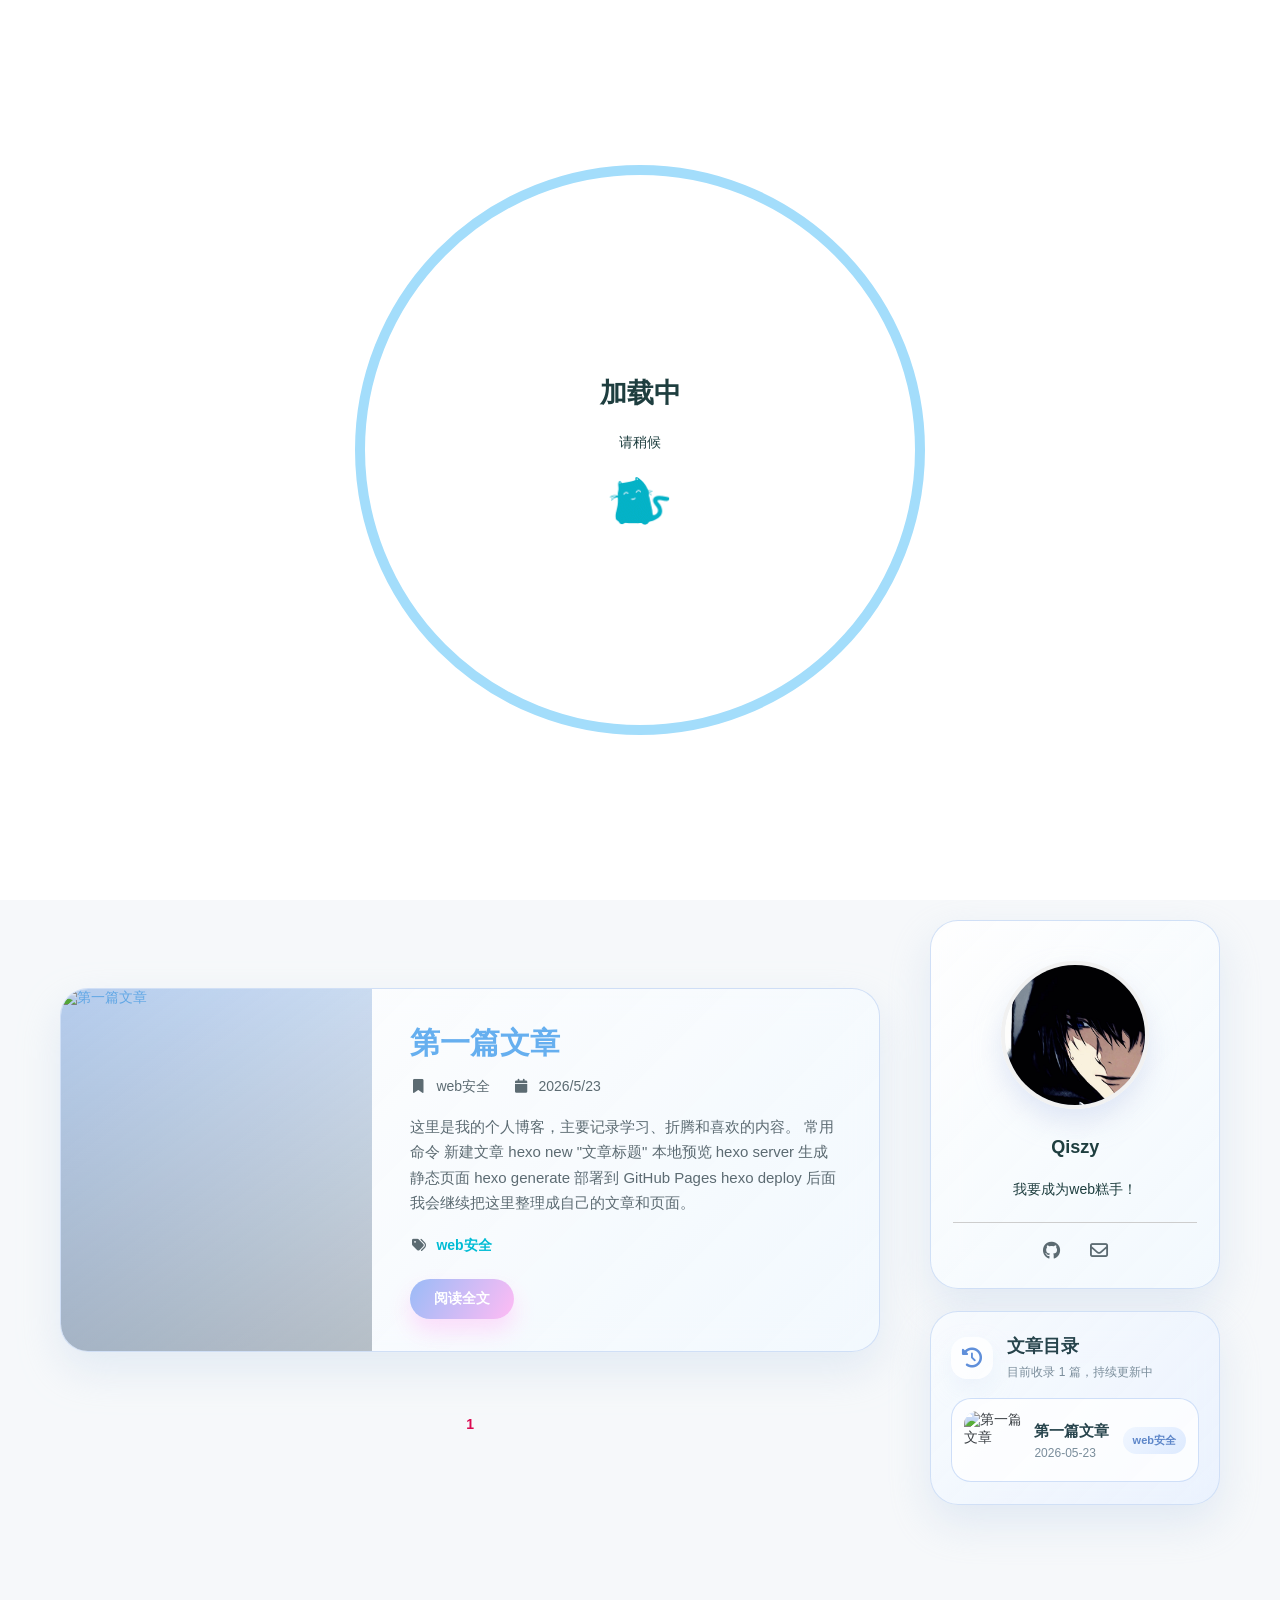
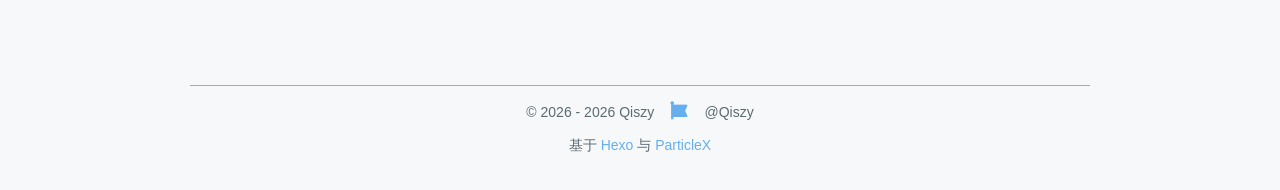
==== index.html @ 8dc1bf87 "Site updated: 2026-05-25 20:05:26" ====
<!DOCTYPE html>
<html lang="zh-CN">
<head>
    <meta charset="utf-8" />
    <title>Qiszy</title>
    <meta name="author" content="Qiszy" />
    <meta name="description" content="道阻且长，行则将至" />
    <meta name="keywords" content="" />
    <meta
        name="viewport"
        content="width=device-width, initial-scale=1.0, maximum-scale=1.0, user-scalable=0"
    />
    <link rel="icon" href="/images/avatar-profile.jpg" />
    <link rel="preconnect" href="https://s4.zstatic.net" />
<script src="https://s4.zstatic.net/ajax/libs/vue/3.3.7/vue.global.prod.min.js"></script>
<link rel="stylesheet" href="https://s4.zstatic.net/ajax/libs/font-awesome/6.4.2/css/all.min.css" />
<link rel="preconnect" href="https://fonts.googleapis.cn" />
<link rel="preconnect" href="https://fonts.gstatic.cn" crossorigin />
<link
    rel="stylesheet"
    href="https://fonts.googleapis.cn/css2?family=Fira+Code:wght@400;500;600;700&family=Lexend:wght@400;500;600;700;800;900&family=Noto+Sans+SC:wght@400;500;600;700;800;900&display=swap"
/>
<script> const mixins = {}; </script>

<script src="https://polyfill.alicdn.com/v3/polyfill.min.js?features=default"></script>


<script src="https://s4.zstatic.net/ajax/libs/highlight.js/11.9.0/highlight.min.js"></script>
<script src="https://s4.zstatic.net/ajax/libs/highlightjs-line-numbers.js/2.8.0/highlightjs-line-numbers.min.js"></script>
<link
    rel="stylesheet"
    href="https://s4.zstatic.net/ajax/libs/highlight.js/11.9.0/styles/github.min.css"
/>
<script src="/js/lib/highlight.js"></script>



<script src="/js/lib/preview.js"></script>





<script src="/js/lib/home.js"></script>


<link rel="stylesheet" href="/css/main.css" />

<meta name="generator" content="Hexo 7.3.0"></head>
<body>
    <div id="layout">
        <transition name="fade">
            <div id="loading" v-show="loading">
                <div id="loading-circle">
                    <h2>加载中</h2>
                    <p>请稍候</p>
                    <img src="/images/loading.gif" />
                </div>
            </div>
        </transition>
        <div id="menu" :class="{ hidden: hiddenMenu, 'menu-color': menuColor}">
    <nav id="desktop-menu">
        <a class="title" href="/">
            <span>QISZY</span>
        </a>
        
        <a href="/">
            <i class="fa-solid fa-house fa-fw"></i>
            <span>&ensp;首页</span>
        </a>
        
        <a href="/archives">
            <i class="fa-solid fa-box-archive fa-fw"></i>
            <span>&ensp;归档</span>
        </a>
        
        <a href="/tags">
            <i class="fa-solid fa-tags fa-fw"></i>
            <span>&ensp;标签</span>
        </a>
        
        <a href="/about">
            <i class="fa-solid fa-id-card fa-fw"></i>
            <span>&ensp;关于</span>
        </a>
        
        <a href="/links">
            <i class="fa-solid fa-link fa-fw"></i>
            <span>&ensp;友链</span>
        </a>
        
    </nav>
    <nav id="mobile-menu">
        <div class="title" @click="showMenuItems = !showMenuItems">
            <i class="fa-solid fa-bars fa-fw"></i>
            <span>&emsp;QISZY</span>
        </div>
        <transition name="slide">
            <div class="items" v-show="showMenuItems">
                
                <a href="/">
                    <div class="item">
                        <div style="min-width: 20px; max-width: 50px; width: 10%">
                            <i class="fa-solid fa-house fa-fw"></i>
                        </div>
                        <div style="min-width: 100px; max-width: 150%; width: 20%">首页</div>
                    </div>
                </a>
                
                <a href="/archives">
                    <div class="item">
                        <div style="min-width: 20px; max-width: 50px; width: 10%">
                            <i class="fa-solid fa-box-archive fa-fw"></i>
                        </div>
                        <div style="min-width: 100px; max-width: 150%; width: 20%">归档</div>
                    </div>
                </a>
                
                <a href="/tags">
                    <div class="item">
                        <div style="min-width: 20px; max-width: 50px; width: 10%">
                            <i class="fa-solid fa-tags fa-fw"></i>
                        </div>
                        <div style="min-width: 100px; max-width: 150%; width: 20%">标签</div>
                    </div>
                </a>
                
                <a href="/about">
                    <div class="item">
                        <div style="min-width: 20px; max-width: 50px; width: 10%">
                            <i class="fa-solid fa-id-card fa-fw"></i>
                        </div>
                        <div style="min-width: 100px; max-width: 150%; width: 20%">关于</div>
                    </div>
                </a>
                
                <a href="/links">
                    <div class="item">
                        <div style="min-width: 20px; max-width: 50px; width: 10%">
                            <i class="fa-solid fa-link fa-fw"></i>
                        </div>
                        <div style="min-width: 100px; max-width: 150%; width: 20%">友链</div>
                    </div>
                </a>
                
            </div>
        </transition>
    </nav>
</div>
<transition name="fade">
    <div id="menu-curtain" @click="showMenuItems = !showMenuItems" v-show="showMenuItems"></div>
</transition>

        <div id="main" :class="loading ? 'into-enter-from': 'into-enter-active'">
            
<div id="home-head">
    <div
        id="home-background"
        ref="homeBackground"
        data-images="/images/banner.png"
    ></div>
    <div id="home-info" @click="homeClick">
        <span class="loop"></span>
        <span class="loop"></span>
        <span class="loop"></span>
        <span class="loop"></span>
        <span class="info">
            <div class="wrap">
                <h1>Qiszy</h1>
                <h3></h3>
                <h5
                    id="home-typed-line"
                    ref="homeTypedLine"
                    data-typewriter-texts="%5B%22%E9%81%93%E9%98%BB%E4%B8%94%E9%95%BF%EF%BC%8C%E8%A1%8C%E5%88%99%E5%B0%86%E8%87%B3%22%5D"
                    data-typewriter-options="%7B%22enable%22%3Atrue%2C%22typeSpeed%22%3A120%2C%22backSpeed%22%3A46%2C%22startDelay%22%3A300%2C%22backDelay%22%3A1400%2C%22loop%22%3Atrue%7D"
                >
                    <span class="typed-text">道阻且长，行则将至</span>
                    <span class="typed-cursor" aria-hidden="true"></span>
                </h5>
            </div>
        </span>
    </div>
</div>
<div
    id="home-posts-wrap"
    ref="homePostsWrap"
    
>
    <div id="home-posts">
        


<article class="post post-card ">
    <a href="/2026/05/23/hello-world/" class="post-cover">
        <img src="/images/banner.png" alt="第一篇文章" />
    </a>
    <div class="post-main">
        <a href="/2026/05/23/hello-world/">
            <h2 class="post-title">第一篇文章</h2>
        </a>
        <div class="category-and-date">
            
            <span class="category">
                <a href="/categories/web%E5%AE%89%E5%85%A8/">
                    <span class="icon">
                        <i class="fa-solid fa-bookmark fa-fw"></i>
                    </span>
                    web安全
                </a>
            </span>
            
            <span class="date">
                <span class="icon">
                    <i class="fa-solid fa-calendar fa-fw"></i>
                </span>
                2026/5/23
            </span>
            
            
        </div>
        <div class="description">
            <div class="content">
                <p>
                    这里是我的个人博客，主要记录学习、折腾和喜欢的内容。 常用命令 新建文章 hexo new &#34;文章标题&#34; 本地预览 hexo server 生成静态页面 hexo generate 部署到 GitHub Pages hexo deploy 后面我会继续把这里整理成自己的文章和页面。
                </p>
            </div>
        </div>
        <div class="post-tags">
            
            <span class="icon">
                <i class="fa-solid fa-tags fa-fw"></i>
            </span>
            
            
            
            <span class="tag">
                
                <a href="/tags/web%E5%AE%89%E5%85%A8/" style="color: #00bcd4">web安全</a>
            </span>
            
        </div>
        <a href="/2026/05/23/hello-world/" class="go-post">阅读全文</a>
    </div>
</article>


        <div class="page-current">
    
    <span class="current">1</span>
    
    
    
    
</div>

    </div>
    
    <div id="home-card">
        
<div class="home-card-stack">
    <div id="card-style">
        <div id="card-div">
            <div class="avatar-stage">
                <div class="avatar">
                    <img src="/images/avatar-profile.jpg" alt="avatar" />
                </div>
            </div>
            <div class="name">Qiszy</div>
            <div class="description">
                <p>我要成为web糕手！</p>

            </div>
            
            <div class="icon-links">
                
                
                
                <span class="icon-link">
                    
                    <a href="https://github.com/qisheng193-ui" target="_blank" rel="noopener">
                    
                        <i class="fa-brands fa-github fa-fw"></i>
                    </a>
                </span>
                
                
                
                <span class="icon-link">
                    
                    <a href="javascript:void(0)" @click.prevent="copyText('1819675014@qq.com')" title="复制邮箱">
                    
                        <i class="fa-regular fa-envelope fa-fw"></i>
                    </a>
                </span>
                
            </div>
            
        </div>
    </div>

    <div class="card-posts-style">
        <div class="card-posts-header">
            <div class="card-posts-title">
                <span class="card-posts-title-icon">
                    <i class="fa-solid fa-clock-rotate-left fa-fw"></i>
                </span>
                <div>
                    <h3>文章目录</h3>
                    <p>目前收录 1 篇，持续更新中</p>
                </div>
            </div>
        </div>

        
        <div class="card-posts-list">
            
            
            <a class="card-post-item" href="/2026/05/23/hello-world/">
                <img class="card-post-cover" src="/images/banner.png" alt="第一篇文章" />
                <span class="card-post-content">
                    <strong>第一篇文章</strong>
                    <small>2026-05-23</small>
                </span>
                <span class="card-post-badge">web安全</span>
            </a>
            
        </div>
        
    </div>
</div>

    </div>
    
</div>

            <footer id="footer">
    <div id="footer-wrap">
        <div>
            &copy;
            2026 - 2026 Qiszy
            <span id="footer-icon">
                <i class="fa-solid fa-font-awesome fa-fw"></i>
            </span>
            &commat;Qiszy
        </div>
        <div>
            基于 <a target="_blank" rel="noopener" href="https://hexo.io">Hexo</a> 与
            <a target="_blank" rel="noopener" href="https://github.com/theme-particlex/hexo-theme-particlex">ParticleX</a>
        </div>
        
    </div>
</footer>

        </div>
        
        <transition name="fade">
            <div id="preview" ref="preview" v-show="previewShow">
                <img id="preview-content" ref="previewContent" />
            </div>
        </transition>
        
    </div>
    <script src="/js/main.js"></script>
    
</body>
</html>
---- css/main.css ----
#archives {
    margin: auto;
    margin-top: 100px;
    padding: 20px;
}
#archives .categories-tags {
    margin: auto;
    margin-bottom: 50px;
    max-width: 900px;
    text-align: center;
    width: 100%;
}
#archives .categories-tags span {
    display: inline-block;
    margin: 10px;
}
#archives .categories-tags span .icon {
    color: #fff;
    margin-left: 0;
    margin-right: 10px;
}
#archives .categories-tags span a {
    border: #ffffff80 1px solid;
    border-radius: 10px;
    color: #fff;
    padding: 10px 15px;
    transition: background 0.25s, border 0.25s, color 0.25s;
}
#archives .categories-tags span a:hover {
    background: #fff !important;
    border: #a5c2f5 1px solid;
    color: #5c6b72;
}
#archives .category,
#archives .tags .tag,
.article .info .category,
.article .info .tags,
.article .info .tags .tag {
    display: inline-block;
    margin-right: 10px;
}
#archives h3 {
    margin: 10px 0;
}
.archive-hub {
    margin: 0 auto 36px;
    max-width: 900px;
}
.archive-hub-copy {
    margin-bottom: 18px;
}
.archive-hub-copy h2 {
    margin: 0 0 8px;
}
.archive-hub-copy p {
    color: #6f8391;
    margin: 0;
}
.archive-category-links {
    margin-bottom: 0 !important;
    text-align: left !important;
}
.archive-category-links span {
    margin: 8px 10px 8px 0 !important;
}
.archive-category-links span a {
    box-shadow: 0 8px 18px #c5d6ee40;
}
.archive-category-links span a:hover {
    color: #fff !important;
    transform: translateY(-2px);
}
#crypto {
    margin: 50px 0;
}
#crypto.failure {
    border-color: #ea4a5a;
    color: #ea4a5a;
}
#crypto.failure:focus {
    box-shadow: 0 0 0 3px #ea4a5a4d;
}
#crypto.success {
    border-color: #34d058;
    color: #34d058;
}
#footer {
    font-size: 14px;
    margin-top: 150px;
    padding-bottom: 20px;
    text-align: center;
    width: 100%;
}
#footer #footer-icon {
    color: #66afef;
    display: inline-block;
    font-size: 18px;
    margin: 0 10px;
}
#footer #footer-wrap {
    border-top: 1px solid #aaa;
    color: #5c6b72;
    margin: auto;
    width: 900px;
}
#footer #footer-wrap div {
    margin: 15px;
}
#home-card {
    align-self: flex-start;
    max-height: none;
    overflow: visible;
    position: sticky;
    top: 10vh;
    width: 300px;
}
#home-card .home-card-stack {
    box-sizing: border-box;
    display: flex;
    flex-direction: column;
    gap: 22px;
    overflow: visible;
    padding-bottom: 10px;
    width: 100%;
}
#home-card #card-style {
    background: linear-gradient(135deg, rgba(255, 255, 255, 0.82) 0%, rgba(241, 248, 255, 0.76) 100%);
    border: 1px solid rgba(205, 221, 246, 0.9);
    box-sizing: border-box;
    border-radius: 28px;
    box-shadow: 0 18px 42px #c5d6eb70;
    -webkit-backdrop-filter: blur(20px);
    backdrop-filter: blur(20px);
    display: flex;
    flex-direction: column;
    justify-content: flex-start;
    overflow: hidden;
    text-align: center;
    transition: background 0.28s ease, border-color 0.28s ease, box-shadow 0.28s ease, transform 0.28s ease;
    width: 100%;
}
#home-card #card-style:hover {
    background: linear-gradient(135deg, rgba(255, 255, 255, 0.92) 0%, rgba(245, 250, 255, 0.88) 100%);
    border-color: #bfd5fb;
    box-shadow: 0 22px 40px #b9cae57a;
    transform: translateY(-6px);
}
#home-card #card-div {
    overflow: visible;
    padding: 30px 0 26px;
}
#home-card #card-div .avatar-stage {
    padding: 10px 0 18px;
    perspective: 1000px;
}
#home-card #card-div .avatar {
    background: linear-gradient(135deg, #ffffff 0%, #dce9ff 100%);
    border: #f1f1f1 solid 4px;
    border-radius: 50%;
    box-shadow:
        0 14px 28px #b8c8e566,
        inset 0 2px 0 #fff;
    height: 140px;
    margin: auto;
    overflow: visible;
    text-align: center;
    transform-style: preserve-3d;
    transition: transform 0.35s ease, box-shadow 0.35s ease;
    width: 140px;
}
#home-card #card-div .avatar::before,
#home-card #card-div .avatar::after {
    border-radius: 50%;
    content: "";
    inset: -10px;
    pointer-events: none;
    position: absolute;
}
#home-card #card-div .avatar::before {
    background: linear-gradient(135deg, rgba(129, 178, 255, 0.26), rgba(255, 164, 215, 0.3));
    filter: blur(12px);
    opacity: 0;
    transform: scale(0.92);
    transition: opacity 0.35s ease, transform 0.35s ease;
}
#home-card #card-div .avatar::after {
    border: 1px solid rgba(133, 181, 255, 0.28);
    inset: -14px;
    opacity: 0;
    transition: opacity 0.35s ease, transform 0.35s ease;
}
#home-card #card-div .avatar img {
    border-radius: 50%;
    height: 100%;
    object-fit: cover;
    transition: transform 0.45s ease, filter 0.45s ease;
    width: 100%;
}
#home-card #card-div .avatar-stage:hover .avatar {
    box-shadow:
        0 22px 40px #adc6ee80,
        inset 0 2px 0 #fff;
    transform: translateY(-6px) rotateX(10deg) rotateY(-10deg);
}
#home-card #card-div .avatar-stage:hover .avatar::before,
#home-card #card-div .avatar-stage:hover .avatar::after {
    opacity: 1;
    transform: scale(1.04);
}
#home-card #card-div .avatar-stage:hover .avatar img {
    filter: saturate(1.08);
    transform: scale(1.08) rotate(-4deg);
}
#home-card #card-div .description {
    margin: 20px auto;
    width: 85%;
}
#home-card #card-div .friend-links .friend-link {
    margin-bottom: 5px;
}
#home-card #card-div .friend-links a {
    border-radius: 5px;
    color: #5c6b72;
    display: block;
    padding: 8px 0;
}
#home-card #card-div .icon-links .icon-link {
    margin: 5px;
}
#home-card #card-div .icon-links a {
    border-radius: 5px;
    color: #5c6b72;
    font-size: 18px;
    padding: 5px;
}
#home-card #card-div .card-directory a:hover,
#home-card #card-div .icon-links a:hover,
#home-card #card-div .friend-links a:hover,
#home-posts .page-current .page-num:hover {
    background: #66afef;
    color: #fff;
}
#home-card #card-div .icon-links,
#home-card #card-div .friend-links,
#home-card #card-div .card-directory {
    border-top: #cdcdcd solid 1px;
    margin: 18px auto 0;
    padding-top: 18px;
    width: 85%;
}
#home-card #card-div .name {
    font-size: 18px;
    font-weight: bold;
    margin: 10px auto 14px;
}
#home-card #card-div .card-directory {
    text-align: left;
}
#home-card #card-div .card-directory-title {
    color: #27444c;
    font-size: 15px;
    font-weight: 700;
    letter-spacing: 0.08em;
    margin-bottom: 14px;
}
#home-card #card-div .card-directory-grid {
    display: grid;
    gap: 10px;
}
#home-card #card-div .card-directory-link {
    align-items: center;
    background: linear-gradient(135deg, #f7fbff 0%, #eef5ff 100%);
    border: 1px solid #d8e6fb;
    border-radius: 18px;
    color: #27444c;
    display: flex;
    gap: 12px;
    padding: 12px 14px;
    transition: background 0.28s ease, border-color 0.28s ease, box-shadow 0.28s ease, transform 0.28s ease;
}
#home-card #card-div .card-directory-link:hover {
    border-color: #bdd3fb;
    box-shadow: 0 12px 24px #bfd0ea52;
    transform: translateY(-3px);
}
#home-card #card-div .card-directory-icon {
    align-items: center;
    background: linear-gradient(135deg, #7cb7ff 0%, #a0c5ff 100%);
    border-radius: 14px;
    color: #fff;
    display: inline-flex;
    flex: 0 0 38px;
    height: 38px;
    justify-content: center;
}
#home-card #card-div .card-directory-body {
    display: flex;
    flex: 1;
    flex-direction: column;
    gap: 2px;
    min-width: 0;
}
#home-card #card-div .card-directory-body strong {
    color: #27444c;
    font-size: 14px;
    line-height: 1.4;
}
#home-card #card-div .card-directory-body small {
    color: #7a8d9b;
    font-size: 12px;
    line-height: 1.5;
}
.card-posts-style {
    background: linear-gradient(135deg, rgba(249, 252, 255, 0.78) 0%, rgba(230, 240, 255, 0.72) 100%);
    border: 1px solid rgba(205, 221, 246, 0.9);
    box-sizing: border-box;
    border-radius: 28px;
    box-shadow: 0 18px 42px #c5d6eb70;
    -webkit-backdrop-filter: blur(20px);
    backdrop-filter: blur(20px);
    overflow: hidden;
    padding: 22px 20px;
    transition: background 0.28s ease, border-color 0.28s ease, box-shadow 0.28s ease, transform 0.28s ease;
    width: 100%;
}
.card-posts-style:hover {
    background: linear-gradient(135deg, rgba(255, 255, 255, 0.88) 0%, rgba(239, 247, 255, 0.82) 100%);
    border-color: #bfd5fb;
    box-shadow: 0 22px 40px #b9cae57a;
    transform: translateY(-6px);
}
.card-posts-header {
    margin-bottom: 16px;
}
.card-posts-title {
    align-items: center;
    display: flex;
    gap: 14px;
}
.card-posts-title-icon {
    align-items: center;
    background: rgba(255, 255, 255, 0.68);
    border-radius: 16px;
    box-shadow: 0 10px 22px #d7e5f65c;
    color: #5f8fda;
    display: inline-flex;
    flex: 0 0 42px;
    font-size: 20px;
    height: 42px;
    justify-content: center;
}
.card-posts-title h3 {
    color: #27444c;
    font-size: 18px;
    margin: 0 0 4px;
}
.card-posts-title p {
    color: #7a8d9b;
    font-size: 12px;
    margin: 0;
}
.card-posts-list {
    display: flex;
    flex-direction: column;
    gap: 12px;
}
.card-post-item {
    align-items: center;
    background: rgba(255, 255, 255, 0.74);
    border: 1px solid rgba(205, 222, 248, 0.95);
    border-radius: 20px;
    color: #3b4045;
    display: flex;
    gap: 12px;
    padding: 12px;
    transition: background 0.28s ease, box-shadow 0.28s ease, transform 0.28s ease;
}
.card-post-item:hover {
    background: rgba(255, 255, 255, 0.94);
    box-shadow: 0 16px 28px #bfd3ee70;
    opacity: 1;
    transform: translateY(-3px);
}
.card-post-cover {
    border-radius: 14px;
    flex: 0 0 58px;
    height: 58px;
    object-fit: cover;
    width: 58px;
}
.card-post-content {
    display: flex;
    flex: 1;
    flex-direction: column;
    gap: 4px;
    min-width: 0;
}
.card-post-content strong {
    color: #27444c;
    display: -webkit-box;
    font-size: 15px;
    line-height: 1.45;
    overflow: hidden;
    -webkit-box-orient: vertical;
    -webkit-line-clamp: 2;
}
.card-post-content small {
    color: #7a8d9b;
    font-size: 12px;
}
.card-post-badge {
    align-self: center;
    background: linear-gradient(135deg, rgba(240, 246, 255, 0.95) 0%, rgba(219, 233, 255, 0.92) 100%);
    border-radius: 999px;
    color: #5d86c9;
    flex-shrink: 0;
    font-size: 11px;
    font-weight: 700;
    padding: 6px 10px;
}
.card-post-empty {
    background: rgba(255, 255, 255, 0.62);
    border: 1px dashed rgba(189, 210, 245, 0.9);
    border-radius: 20px;
    color: #7a8d9b;
    padding: 18px 16px;
}
.card-post-empty p {
    margin: 0;
}
#home-head {
    display: flex;
    height: 100vh;
    width: 100vw;
}
#home-head #home-background {
    background-position: center;
    background-repeat: no-repeat;
    background-size: cover;
    height: 100vh;
    left: 0;
    position: absolute;
    top: 0;
    width: 100vw;
    z-index: -1;
}
#home-head #home-info .info {
    align-items: center;
    border-radius: 50%;
    display: flex;
    justify-content: center;
    text-align: center;
}
#home-head #home-info .loop:nth-child(1) {
    animation: loop1 10s linear infinite;
    background: #fff;
    border-radius: 38% 62% 63% 37%/41% 44% 56% 59%;
    opacity: 0.3;
    transform: rotate(30deg);
}
#home-head #home-info .loop:nth-child(2) {
    animation: loop2 15s linear infinite;
    background: #fff;
    border-radius: 38% 62% 63% 37%/41% 44% 56% 59%;
    opacity: 0.45;
    transform: rotate(60deg);
}
#home-head #home-info .loop:nth-child(3) {
    animation: loop3 10s linear infinite;
    background: #fff;
    border-radius: 38% 62% 63% 37%/41% 44% 56% 59%;
    opacity: 0.3;
    transform: rotate(90deg);
}
#home-head #home-info .loop:nth-child(4) {
    animation: loop4 15s linear infinite;
    background: #fff;
    border-radius: 38% 62% 63% 37%/41% 44% 56% 59%;
    opacity: 0.45;
    transform: rotate(120deg);
}
#home-head #home-info,
#home-posts {
    margin: auto;
}
#home-posts .page-current {
    align-items: center;
    display: flex;
    font-weight: bold;
    justify-content: center;
    margin-top: 50px;
    text-align: center;
    width: 100%;
}
#home-posts .page-current .current {
    border-radius: 5px;
    color: #da0a51;
    display: inline-block;
    height: 35px;
    line-height: 35px;
    margin: 0 7px;
    padding: 5px;
    width: 35px;
}
#home-posts .page-current .page-num,
#home-posts .page-current .page-omit {
    border-radius: 5px;
    display: inline-block;
    height: 35px;
    line-height: 35px;
    margin: 0 7px;
    padding: 5px;
    width: 35px;
}
#home-posts .page-current a {
    color: #999;
}
#home-posts .post {
    align-items: stretch;
    background: linear-gradient(135deg, rgba(255, 255, 255, 0.84) 0%, rgba(241, 248, 255, 0.78) 100%);
    border: 1px solid rgba(205, 221, 246, 0.92);
    border-radius: 28px;
    box-shadow: 0 18px 40px #c5d6eb66;
    -webkit-backdrop-filter: blur(18px);
    backdrop-filter: blur(18px);
    display: flex;
    overflow: hidden;
    transition: background 0.28s ease, border-color 0.28s ease, box-shadow 0.28s ease, transform 0.28s ease;
}
#home-posts .post .category-and-date {
    color: #5c6b72;
    display: flex;
    flex-wrap: wrap;
    gap: 10px 22px;
    margin-top: 14px;
    text-align: left;
    width: auto;
}
#home-posts .post .category-and-date .category {
    display: inline-block;
    margin-right: 0;
}
#home-posts .post .category-and-date .category a,
#archives a,
#archives .tag-icon,
#archives .item-time,
#archives .categories-tags span a:hover .icon,
.article .info a {
    color: #5c6b72;
}
#home-posts .post .category-and-date .date,
#archives .tags,
#menu #desktop-menu a span {
    display: inline-block;
}
#home-posts .post .category-and-date .special {
    display: inline-block;
    margin-left: 0;
}
#home-posts .post .go-post {
    align-self: flex-start;
    background: linear-gradient(120deg, #9abbf7 0%, #ffbbf4 100%);
    border: 0;
    border-radius: 999px;
    box-shadow: 0 12px 22px #ffbbf47a;
    color: #fff;
    display: inline-flex;
    font-size: 14px;
    font-weight: bold;
    justify-content: center;
    margin-top: 22px;
    padding: 11px 24px;
    position: static;
    transition: box-shadow 0.25s ease-out, transform 0.25s ease-out;
}
#home-posts .post .go-post:hover {
    box-shadow: 0 14px 26px #9abbf78a;
    transform: translateX(4px);
}
#home-posts .post .post-tags .tag {
    display: inline-block;
    font-weight: bold;
    margin-right: 10px;
}
#home-posts .post .post-tags a {
    font-size: 14px;
}
#home-posts .post .post-tags,
#archives .info,
.article .info {
    line-height: 1.7;
}
#home-posts .post-title {
    color: #66afef;
    font-size: 30px;
    margin: 0;
    text-align: left;
}
#home-posts .post:hover {
    background: linear-gradient(135deg, rgba(255, 255, 255, 0.94) 0%, rgba(246, 250, 255, 0.9) 100%);
    border-color: #bfd5fb;
    box-shadow: 0 22px 40px #b9cae57a;
    transform: translateY(-6px);
}
#home-posts .post-card-reverse {
    flex-direction: row-reverse;
}
#home-posts .post .post-cover {
    background:
        linear-gradient(145deg, rgba(58, 123, 213, 0.18), rgba(255, 255, 255, 0.02)),
        linear-gradient(135deg, #dbeaff 0%, #f6fbff 100%);
    display: block;
    flex: 0 0 38%;
    min-height: 100%;
    overflow: hidden;
}
#home-posts .post .post-cover::after {
    background: linear-gradient(180deg, rgba(15, 34, 53, 0.05) 0%, rgba(15, 34, 53, 0.28) 100%);
    content: "";
    inset: 0;
    position: absolute;
}
#home-posts .post .post-cover img {
    display: block;
    height: 100%;
    min-height: 100%;
    object-fit: cover;
    transition: transform 0.45s ease;
    width: 100%;
}
#home-posts .post:hover .post-cover img {
    transform: scale(1.06);
}
#home-posts .post .post-main {
    display: flex;
    flex: 1;
    flex-direction: column;
    min-width: 0;
    padding: 34px 38px 32px;
}
#home-posts .post .description {
    flex: 1;
    margin-top: 18px;
    padding: 0;
}
#home-posts .post .description .content {
    color: #5c6b72;
    display: -webkit-box;
    font-size: 15px;
    line-height: 1.85;
    overflow: hidden;
    -webkit-box-orient: vertical;
    -webkit-line-clamp: 4;
}
#home-posts .post .description .content > *:first-child {
    margin-top: 0;
}
#home-posts .post .description .content > *:last-child {
    margin-bottom: 0;
}
#home-posts .post .post-tags {
    margin-top: 18px;
}
#home-posts-wrap {
    background: transparent;
    border-radius: 10px;
    display: flex;
    margin: auto;
    padding: 20px;
}
#home-posts-wrap,
#archives,
.article,
#footer #footer-wrap {
    box-sizing: border-box;
}
#loading {
    align-items: center;
    background: #fff;
    display: flex;
    flex-direction: column;
    height: 100vh;
    justify-content: center;
    left: 0;
    position: fixed;
    top: 0;
    width: 100vw;
    word-break: keep-all;
    z-index: 2147483647;
}
#loading h2,
#loading p,
#loading img {
    margin: 10px;
}
#loading img {
    border-radius: 0;
    height: 50px;
}
#loading-circle {
    align-items: center;
    border: 10px solid #a3ddfb;
    border-radius: 50%;
    display: flex;
    flex-direction: column;
    height: 50vmin;
    justify-content: center;
    padding: 50px;
    text-align: center;
    width: 50vmin;
}
#main {
    margin-right: calc(100% - 100vw);
}
#menu {
    background: #92cafa;
    box-shadow: 0 -1px 10px 0 #9e9e9e4d;
    font-weight: bold;
    line-height: 50px;
    position: fixed;
    top: 0;
    transition: background 0.25s ease-out, top 0.25s ease-out;
    width: 100vw;
    z-index: 1004;
}
#menu #desktop-menu {
    height: 50px;
}
#menu #desktop-menu .title {
    color: #555;
    display: inline-block;
    margin-left: 60px;
    margin-right: 5px;
}
#menu #desktop-menu a {
    color: #555;
    display: inline-block;
    margin-left: 30px;
}
#menu #mobile-menu {
    min-height: 50px;
    text-align: center;
}
#menu #mobile-menu .items {
    padding: 10px 0 20px;
    z-index: 1002;
}
#menu #mobile-menu .items .item {
    display: flex;
    justify-content: center;
    margin: auto;
    min-width: 200px;
    width: 80%;
}
#menu #mobile-menu .items a {
    color: #555;
}
#menu #mobile-menu .title {
    color: #555;
    cursor: pointer;
    z-index: 1003;
}
#menu-curtain {
    background: #0003;
    height: 100%;
    left: 0;
    position: fixed;
    top: 0;
    width: 100%;
    z-index: 1001;
}
#menu.hidden {
    top: -50px;
}
#menu.menu-color {
    background: #0003;
}
#menu.menu-color #desktop-menu a,
#menu.menu-color #mobile-menu a,
#menu.menu-color #mobile-menu .title {
    color: #fff;
}
#preview {
    align-items: center;
    background-color: #fffc;
    display: flex;
    height: 100vh;
    justify-content: center;
    left: 0;
    position: fixed;
    top: 0;
    width: 100vw;
    z-index: 1005;
}
#preview-content {
    box-shadow: 0 0 50px 10px #d9d9d980;
    margin: auto;
    max-height: 95%;
    max-width: 95%;
}
#search-bar {
    margin-bottom: 50px;
    z-index: 1000;
}
#timeline-wrap {
    display: flex;
    flex-direction: column-reverse;
}
* {
    margin: 0;
    padding: 0;
    position: relative;
    scrollbar-color: #8ab5ff #e6efff;
    scrollbar-width: thin;
    word-wrap: break-word;
}
.article {
    font-size: 15px;
    margin: auto;
    margin-top: 100px;
    padding: 20px;
}
.article .content {
    margin: 50px 0;
}
.links-page {
    display: flex;
    flex-direction: column;
    gap: 28px;
}
#links-snow-layer {
    inset: 0;
    overflow: hidden;
    pointer-events: none;
    position: fixed;
    z-index: 1003;
}
.links-snowflake {
    left: 0;
    line-height: 1;
    position: absolute;
    text-shadow:
        0 0 10px rgba(255, 255, 255, 0.9),
        0 0 22px rgba(140, 210, 255, 0.75);
    top: -60px;
    transition-property: transform, opacity;
    transition-timing-function: linear;
    user-select: none;
    will-change: transform, opacity;
}
.links-grid {
    display: grid;
    gap: 22px;
    grid-template-columns: repeat(3, minmax(0, 1fr));
}
.links-grid-compact {
    align-items: stretch;
}
.link-card {
    align-items: center;
    background: linear-gradient(135deg, rgba(249, 252, 255, 0.82) 0%, rgba(233, 242, 255, 0.76) 100%);
    border: 1px solid rgba(205, 221, 246, 0.9);
    border-radius: 26px;
    box-shadow: 0 18px 36px #c5d6eb63;
    -webkit-backdrop-filter: blur(18px);
    backdrop-filter: blur(18px);
    color: #22313a !important;
    display: flex;
    gap: 16px;
    min-height: 132px;
    overflow: hidden;
    padding: 18px 20px;
    transition: background 0.28s, border-color 0.28s, box-shadow 0.28s, transform 0.28s;
    width: 100%;
}
.link-card:hover {
    background: linear-gradient(135deg, rgba(255, 255, 255, 0.9) 0%, rgba(241, 248, 255, 0.86) 100%);
    border-color: #bfd5fb;
    box-shadow: 0 22px 40px #b9cae57a;
    opacity: 1;
    transform: translateY(-6px);
}
.link-card-avatar,
.link-card-icon {
    border-radius: 18px;
    flex-shrink: 0;
    height: 72px;
    width: 72px;
}
.link-card-avatar-shell {
    align-items: center;
    background: linear-gradient(135deg, #f3f8ff 0%, #dbe8ff 100%);
    border-radius: 22px;
    box-shadow: inset 0 1px 0 #fff, 0 10px 22px #c8d8f24a;
    display: flex;
    justify-content: center;
    padding: 6px;
    transition: transform 0.28s ease;
}
.link-card-avatar {
    box-shadow: 0 8px 18px #b9c3d84d;
    object-fit: cover;
}
.link-card-icon {
    align-items: center;
    background: linear-gradient(135deg, #5aa9ff 0%, #8d7dff 100%);
    color: #fff;
    display: flex;
    font-size: 34px;
    justify-content: center;
}
.link-card-body {
    min-width: 0;
    width: 100%;
}
.link-card-body h3 {
    color: #22313a;
    font-size: 19px;
    margin-bottom: 6px;
}
.link-card-site {
    color: #7f8e99;
    display: inline-block;
    font-size: 12px;
    font-weight: 700;
    letter-spacing: 0.03em;
    margin-bottom: 0;
}
.link-card-details {
    margin-top: 8px;
    max-height: 0;
    opacity: 0;
    overflow: hidden;
    transform: translateX(10px);
    transition: max-height 0.28s ease, opacity 0.24s ease, transform 0.24s ease;
}
.link-card-details p {
    color: #5d6d7f;
    font-size: 13px;
    line-height: 1.65;
    margin: 0;
    display: -webkit-box;
    -webkit-box-orient: vertical;
    -webkit-line-clamp: 2;
    overflow: hidden;
}
.link-card:hover .link-card-avatar-shell {
    transform: translateX(-8px);
}
.link-card:hover .link-card-details {
    max-height: 54px;
    opacity: 1;
    transform: translateX(0);
}
.article .info .date {
    color: #5c6b72;
    display: inline-block;
    margin-right: 10px;
}
.code-content {
    font-size: 13px;
    line-height: 2;
    overflow: auto;
    padding: 50px 30px 20px;
    white-space: pre;
}
.comment iframe,
body::-webkit-scrollbar-track {
    border-radius: 0;
}
.content {
    transition: opacity 0.25s;
}
.content img,
.content video,
.content audio,
.content iframe {
    display: block;
    margin: 15px auto;
    max-width: 75%;
}
.copycode {
    color: #5c6b72;
    position: absolute;
    right: 0;
    top: 0;
}
.copycode i {
    padding: 15px;
    position: absolute;
    right: 0;
    top: 0;
    transition: transform 0.25s;
}
.copycode.copied i {
    transform: scale(1.25);
}
.copycode.copied i:first-child,
.copycode:not(.copied) i:last-child {
    opacity: 0;
}
.fade-enter-active,
.fade-leave-active {
    transition: opacity 0.3s;
}
.fade-enter-from,
.fade-leave-to {
    opacity: 0;
}
.hljs-ln-code {
    padding-left: 20px !important;
}
.hljs-ln-numbers {
    border-right: 1px solid #ccc;
    color: #ccc;
    padding-right: 10px !important;
    text-align: right;
    vertical-align: top;
}
.icon {
    color: #5c6b72;
    margin-right: 5px;
}
.input {
    background: #f6f8fa;
    border: 1px solid #d0d7de;
    border-radius: 50px;
    box-sizing: border-box;
    color: #000;
    display: block;
    font-size: 15px;
    height: 50px;
    text-indent: 20px;
    transition: background 0.25s, border 0.25s, box-shadow 0.25s;
    width: 100%;
}
.input:focus {
    background: #fff;
    border-color: #0969da;
    box-shadow: 0 0 0 3px #0969da4d;
    outline: none;
}
.input:hover {
    background: #fff;
}
.into-enter-active {
    transition: opacity 0.5s, transform 0.5s;
}
.into-enter-from {
    opacity: 0;
    transform: scale(1.1);
}
.site-toast {
    background: rgba(30, 62, 63, 0.88);
    border-radius: 999px;
    bottom: 28px;
    color: #fff;
    left: 50%;
    max-width: min(90vw, 360px);
    opacity: 0;
    padding: 10px 16px;
    pointer-events: none;
    position: fixed;
    text-align: center;
    transform: translate(-50%, 18px);
    transition: opacity 0.22s, transform 0.22s;
    z-index: 1006;
}
.site-toast.show {
    opacity: 1;
    transform: translate(-50%, 0);
}
.katex {
    white-space: normal !important;
}
.language {
    background: linear-gradient(to right, #ed6ea0 0%, #ec8c69 100%);
    border-radius: 0 0 10px 10px;
    box-shadow: 1px 1px 0.75rem #ed6ea14d;
    color: #fff;
    font-size: 12px;
    font-weight: bold;
    left: 30px;
    padding: 10px 15px;
    position: absolute;
    top: 0;
}
.page-num,
.icon-link a,
.friend-link a {
    transition: background 0.25s, color 0.25s;
}
.page-num:hover,
.icon-link a:hover,
.friend-link a:hover,
.categories-tags a:hover,
.go-post:hover {
    opacity: 1;
}
.slide-enter-active,
.slide-leave-active {
    transition: margin-top 0.3s, opacity 0.3s;
}
.slide-enter-from,
.slide-leave-to {
    margin-top: -300px;
    opacity: 0;
}
.timeline {
    margin-bottom: 30px;
    transition: margin-top 0.5s, opacity 0.3s, visibility 0.3s;
}
.timeline-content {
    background: linear-gradient(135deg, rgba(255, 255, 255, 0.82) 0%, rgba(241, 248, 255, 0.76) 100%);
    border: 1px solid rgba(205, 221, 246, 0.9);
    border-radius: 18px;
    box-shadow: 0 18px 36px #c5d6eb63;
    -webkit-backdrop-filter: blur(18px);
    backdrop-filter: blur(18px);
    margin-left: 17.5px;
    padding: 28px 34px;
    transition: background 0.28s ease, border-color 0.28s ease, box-shadow 0.28s ease, transform 0.28s ease;
}
.timeline-content:hover {
    background: linear-gradient(135deg, rgba(255, 255, 255, 0.92) 0%, rgba(245, 250, 255, 0.86) 100%);
    border-color: #bfd5fb;
    box-shadow: 0 22px 40px #b9cae57a;
    transform: translateY(-6px);
}
.timeline-tail {
    background: #fff;
    border: 3px solid #a5c2f5;
    border-radius: 50%;
    box-shadow: 0 0 0 6px #edf4ff;
    height: 10px;
    position: absolute;
    width: 10px;
}
#home-head #home-info .info .wrap #home-typed-line {
    align-items: center;
    display: inline-flex;
    flex-wrap: wrap;
    justify-content: center;
    max-width: 18em;
    min-height: 1.6em;
}
#home-head #home-info .info .wrap #home-typed-line .typed-text {
    display: inline;
}
#home-head #home-info .info .wrap #home-typed-line .typed-cursor {
    animation: homeCursorBlink 1s steps(1) infinite;
    background: currentColor;
    border-radius: 999px;
    display: inline-block;
    flex: 0 0 2px;
    height: 1.05em;
    margin-left: 0.25em;
    transform: translateY(1px);
    width: 2px;
}
::-webkit-scrollbar {
    height: 12px;
    width: 12px;
}
::-webkit-scrollbar-thumb {
    background: #8ab5ff
        linear-gradient(
            45deg,
            #fff6 25%,
            transparent 25%,
            transparent 50%,
            #fff6 50%,
            #fff6 75%,
            transparent 75%,
            transparent
        );
    border: 3px solid #e6efff;
    border-radius: 100px;
}
::-webkit-scrollbar-track {
    background: #e6efff;
    border-radius: 100px;
}
::selection {
    background-color: #3392ff2a;
    color: unset;
}
a {
    color: #66afef;
    text-decoration: none;
}
a:hover,
.content .copycode:hover {
    opacity: 0.8;
}
audio,
button,
iframe,
img,
video,
#home-head,
#menu,
.categories-tags a,
.copycode,
.friend-link a,
.go-post,
.hljs-ln-numbers,
.icon-link a,
.katex,
.language,
.page-current {
    user-select: none;
}
b,
strong {
    font-weight: bold;
    line-height: 2.5;
}
blockquote {
    background: #d9e8ff6b;
    border-left: 3px solid #1e3e3f;
    border-radius: 3px;
    margin: 15px 0;
    overflow: auto;
    padding: 0 15px;
}
body {
    background: #f6f8fa;
    color: #1e3e3f;
    font: 500 14px Lexend, "Noto Sans SC", sans-serif;
    overflow-x: hidden;
    width: 100%;
}
code {
    background: #bddcf76b;
    border-radius: 4px;
    line-height: 2.5;
    padding: 4px 8px;
}
h1,
h2,
h3,
h4,
h5,
h6 {
    color: #1e3e3f;
    font-weight: bold;
    margin: 15px 0;
    word-break: keep-all;
}
h1 {
    font-size: 30px;
}
h2 {
    font-size: 27px;
}
h3 {
    font-size: 24px;
}
h4 {
    font-size: 21px;
}
h5 {
    font-size: 18px;
}
h6 {
    font-size: 15px;
}
hr {
    border-style: dashed none none;
    border-width: 1.5px;
}
img,
video,
audio,
iframe {
    border-radius: 10px;
}
mark {
    background: #fff13360;
    border-radius: 4px;
    color: unset;
    line-height: 2.5;
    padding: 4px 8px;
}
p,
ul,
ol {
    line-height: 1.7;
    margin: 15px 0;
}
pre {
    border: 1px solid #ebeef5;
    border-radius: 15px;
    box-shadow: 0 2px 12px 0 #0000001a;
    margin: 25px 0;
    overflow: hidden;
    white-space: normal;
}
pre,
code,
.hljs,
.input,
.language {
    font-family: "Fira Code", "Noto Sans SC", monospace;
}
table:not(.hljs-ln) {
    margin: 15px 0;
}
table:not(.hljs-ln) td:nth-child(even) {
    background: #c7e0fb4d;
}
table:not(.hljs-ln) td:nth-child(odd) {
    background: #d9e8ff4d;
}
table:not(.hljs-ln) th {
    background: #a3ddfb;
}
table:not(.hljs-ln) tr th,
table:not(.hljs-ln) tr td {
    border-radius: 3px;
    padding: 10px 20px;
}
ul li,
ol li {
    margin: 8px 0;
}
@keyframes loop1 {
    from {
        transform: rotate(30deg);
    }
    to {
        transform: rotate(390deg);
    }
}
@keyframes loop2 {
    from {
        transform: rotate(60deg);
    }
    to {
        transform: rotate(420deg);
    }
}
@keyframes loop3 {
    from {
        transform: rotate(90deg);
    }
    to {
        transform: rotate(450deg);
    }
}
@keyframes loop4 {
    from {
        transform: rotate(120deg);
    }
    to {
        transform: rotate(480deg);
    }
}
@keyframes homeCursorBlink {
    0%,
    49% {
        opacity: 1;
    }
    50%,
    100% {
        opacity: 0;
    }
}
@media (min-width: 900px) {
    #home-head #home-info .info .wrap {
        padding: 25px;
    }
    #home-head #home-info .info .wrap h1 {
        font-size: 52px;
        font-weight: bold;
        margin-bottom: 10px;
    }
    #home-head #home-info .info .wrap h3 {
        font-size: 24px;
        margin: 10px 0;
    }
    #home-head #home-info .info .wrap h5 {
        font-size: 16px;
        margin: 20px 0;
    }
    #home-head #home-info .info .wrap #home-typed-line {
        max-width: 20em;
    }
    #home-head #home-info .loop {
        display: inline-block;
        height: 500px;
        position: absolute;
        width: 500px;
    }
    #home-head #home-info,
    #home-head #home-info .info {
        height: 500px;
        width: 500px;
    }
    #home-posts {
        margin-right: 50px;
        width: 850px;
    }
    #home-posts .post {
        margin-bottom: 28px;
        min-height: 290px;
    }
    #home-posts-wrap {
        max-width: 1200px;
    }
    #menu #desktop-menu {
        display: block;
    }
    #menu #mobile-menu {
        display: none;
    }
    .article,
    #archives,
    #footer #footer-wrap {
        width: 900px;
    }
    .home-posts-wrap-no-card #home-posts {
        margin: auto;
    }
    ul,
    ol {
        padding-left: 40px;
    }
}
@media (min-width: 900px) and (max-width: 1200px) {
    #home-card {
        display: none;
    }
    #home-posts {
        width: 100%;
    }
    #home-posts-wrap,
    #archives {
        width: 800px;
    }
    .links-grid {
        grid-template-columns: repeat(2, minmax(0, 1fr));
    }
}
@media (max-width: 900px) {
    #home-head #home-info {
        height: 350px;
        width: 350px;
    }
    #home-head #home-info .info {
        align-items: center;
        background: #ffffffa6;
        display: flex;
        height: 350px;
        justify-content: center;
        margin: auto;
        width: 350px;
    }
    #home-head #home-info .info .wrap {
        padding: 50px;
    }
    #home-head #home-info .info .wrap h1 {
        font-size: 46px;
        margin-bottom: 10px;
    }
    #home-head #home-info .info .wrap h3 {
        font-size: 20px;
        margin: 10px 0;
    }
    #home-head #home-info .info .wrap h5 {
        font-size: 14px;
        margin: 20px 0;
    }
    #home-head #home-info .loop {
        display: none;
        height: 350px;
        position: absolute;
        width: 350px;
    }
    #home-posts {
        margin: auto;
        width: 100%;
    }
    #home-posts .post {
        flex-direction: column;
        margin-bottom: 30px;
        min-height: 0;
    }
    #home-posts .post-card-reverse {
        flex-direction: column;
    }
    #home-posts .post .post-cover {
        flex-basis: auto;
        height: 220px;
    }
    #home-posts .post .post-main {
        padding: 24px 22px 24px;
    }
    #home-posts .post .post-title {
        font-size: 24px;
    }
    #home-posts .post .description .content {
        -webkit-line-clamp: 5;
    }
    #home-posts .post .post-tags {
        margin-top: 16px;
    }
    #home-posts-wrap,
    .article,
    #archives,
    #footer #footer-wrap {
        width: 100%;
    }
    #menu #desktop-menu,
    #home-card {
        display: none;
    }
    #menu #mobile-menu {
        display: block;
    }
    .links-grid {
        grid-template-columns: 1fr;
    }
    .link-card {
        min-height: 0;
        padding: 16px 18px;
    }
    .link-card-avatar-shell {
        padding: 5px;
    }
    .link-card-body h3 {
        font-size: 18px;
    }
    .link-card-avatar,
    .link-card-icon {
        height: 64px;
        width: 64px;
    }
    .link-card-details {
        max-height: 54px;
        opacity: 1;
        transform: none;
    }
    #home-head #home-info .info .wrap #home-typed-line {
        max-width: 14em;
    }
    ul,
    ol {
        padding-left: 20px;
    }
}
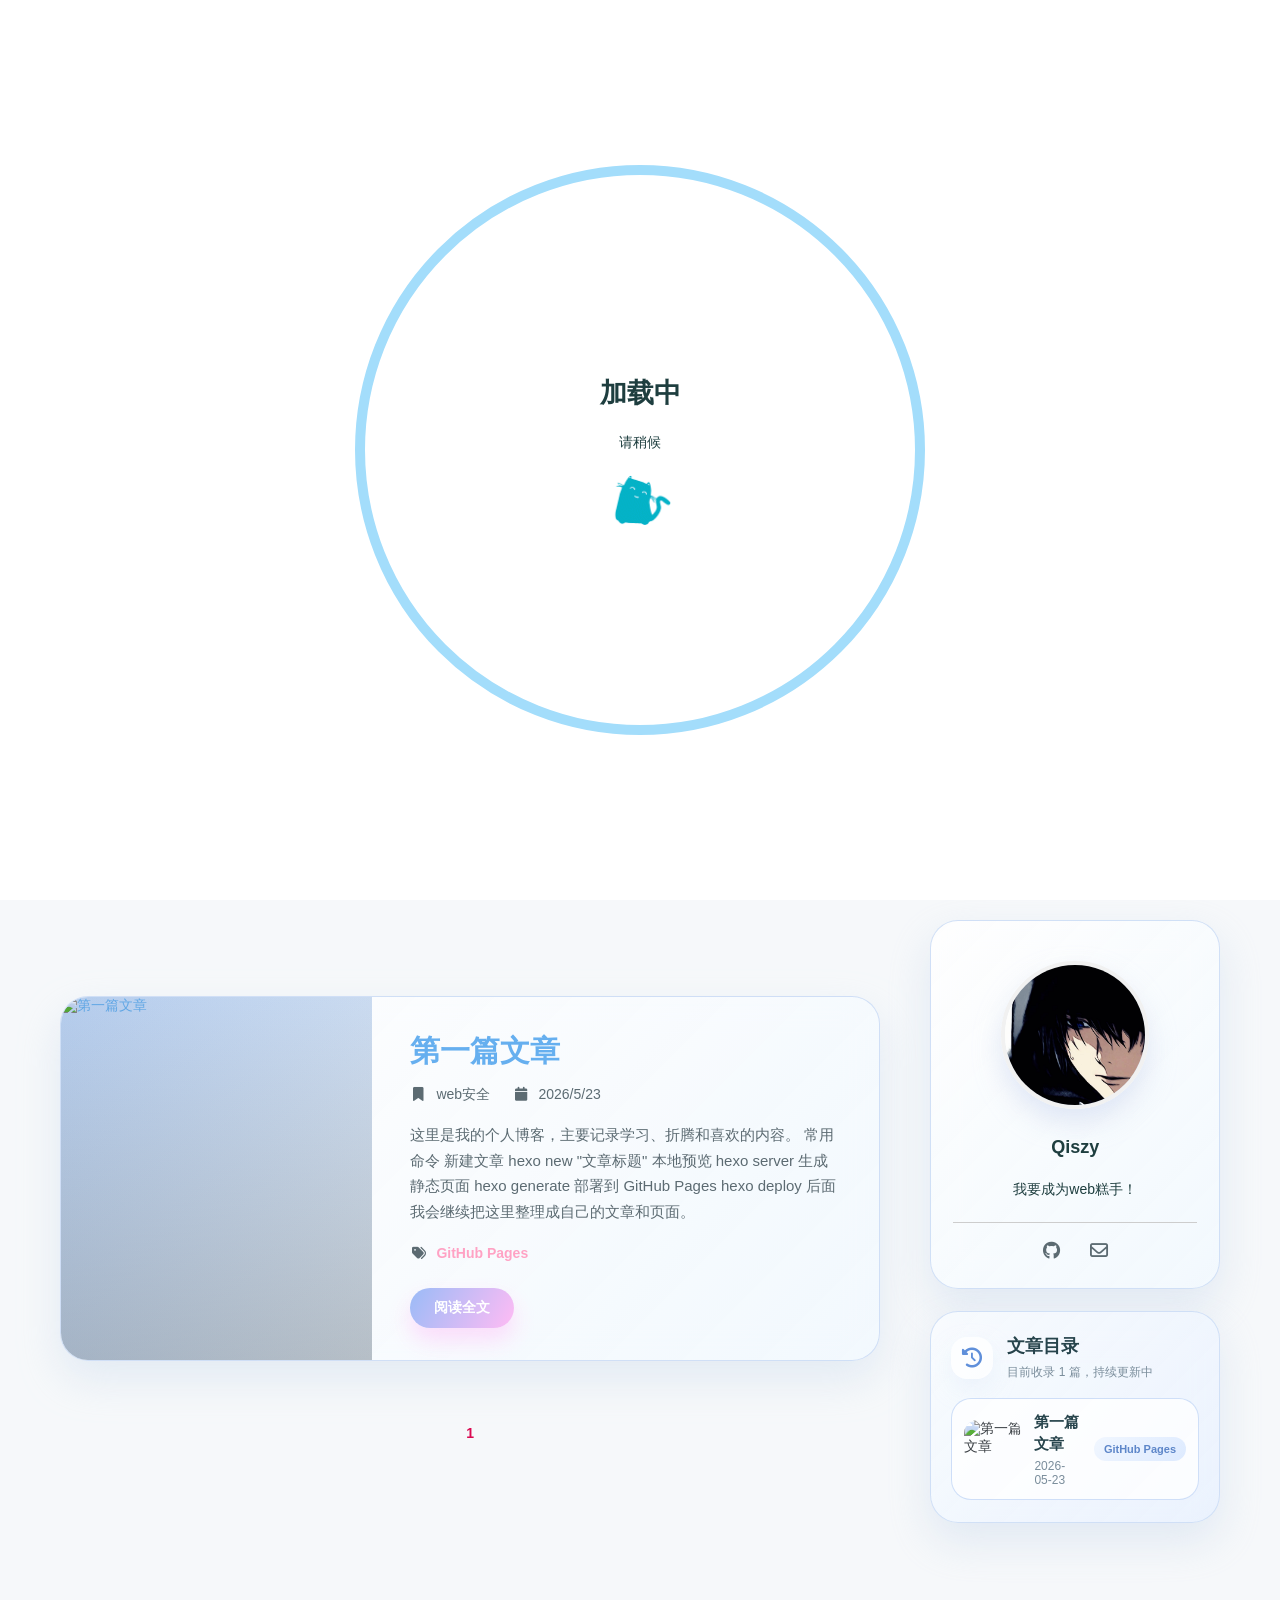
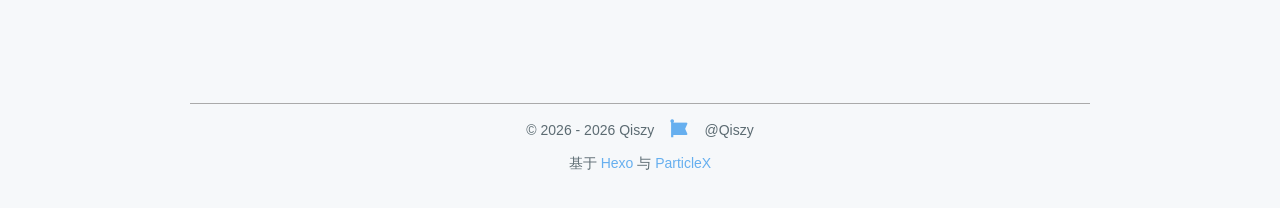
==== commit 7e735d38: "Site updated: 2026-05-26 19:27:14" ====
--- a/index.html
+++ b/index.html
@@ -236,7 +236,7 @@
             
             <span class="tag">
                 
-                <a href="/tags/web%E5%AE%89%E5%85%A8/" style="color: #00bcd4">web安全</a>
+                <a href="/tags/GitHub-Pages/" style="color: #ffa2c4">GitHub Pages</a>
             </span>
             
         </div>
@@ -322,7 +322,7 @@
                     <strong>第一篇文章</strong>
                     <small>2026-05-23</small>
                 </span>
-                <span class="card-post-badge">web安全</span>
+                <span class="card-post-badge">GitHub Pages</span>
             </a>
             
         </div>
--- a/css/main.css
+++ b/css/main.css
@@ -39,6 +39,68 @@
     display: inline-block;
     margin-right: 10px;
 }
+.site-tag-list {
+    align-items: center;
+    display: flex;
+    flex-wrap: wrap;
+    gap: 10px 12px;
+}
+.site-tag-chip {
+    align-items: center;
+    background: linear-gradient(135deg, #16bdd6 0%, #17b6d5 100%);
+    border: 1px solid rgba(129, 243, 255, 0.42);
+    border-radius: 14px;
+    box-shadow: 0 10px 22px rgba(39, 188, 214, 0.18);
+    color: #fff !important;
+    display: inline-flex;
+    font-size: 14px;
+    font-weight: 700;
+    gap: 8px;
+    line-height: 1;
+    padding: 10px 16px;
+    transition: box-shadow 0.26s ease, transform 0.26s ease, filter 0.26s ease;
+}
+.site-tag-chip i,
+.site-tag-chip .icon {
+    color: inherit !important;
+    margin: 0;
+}
+.site-tag-chip:hover {
+    box-shadow: 0 14px 28px rgba(33, 186, 212, 0.24);
+    color: #fff !important;
+    filter: brightness(1.03);
+    opacity: 1;
+    transform: translateY(-3px);
+}
+.site-tag-chip-compact {
+    border-radius: 999px;
+    font-size: 12px;
+    gap: 6px;
+    padding: 8px 12px;
+}
+.site-tag-chip-ghost {
+    background: linear-gradient(135deg, rgba(22, 189, 214, 0.12) 0%, rgba(23, 182, 213, 0.18) 100%);
+    border-color: rgba(74, 203, 225, 0.24);
+    box-shadow: none;
+    color: #1eaec6 !important;
+}
+.site-tag-chip-ghost:hover {
+    box-shadow: 0 12px 24px rgba(33, 186, 212, 0.14);
+    color: #0fa6c0 !important;
+}
+.site-tag-chip-count {
+    align-items: center;
+    background: rgba(255, 255, 255, 0.24);
+    border-radius: 999px;
+    display: inline-flex;
+    font-size: 11px;
+    font-style: normal;
+    font-weight: 800;
+    height: 22px;
+    justify-content: center;
+    min-width: 22px;
+    padding: 0 7px;
+}
 #archives h3 {
     margin: 10px 0;
 }
@@ -69,6 +131,188 @@
 .archive-category-links span a:hover {
     color: #fff !important;
     transform: translateY(-2px);
+}
+.tags-page {
+    display: flex;
+    flex-direction: column;
+    gap: 26px;
+}
+.tag-page-hero {
+    align-items: center;
+    background: linear-gradient(135deg, rgba(255, 255, 255, 0.8) 0%, rgba(240, 247, 255, 0.74) 100%);
+    border: 1px solid rgba(205, 221, 246, 0.9);
+    border-radius: 26px;
+    box-shadow: 0 18px 36px #c5d6eb63;
+    -webkit-backdrop-filter: blur(18px);
+    backdrop-filter: blur(18px);
+    display: flex;
+    gap: 20px;
+    justify-content: space-between;
+    padding: 28px 30px;
+}
+.tag-page-copy h2 {
+    margin: 0 0 10px;
+}
+.tag-page-copy p {
+    color: #738694;
+    margin: 0;
+}
+.tag-page-highlight {
+    align-items: center;
+    background: linear-gradient(135deg, #19bfd7 0%, #18b5d5 100%);
+    border-radius: 16px;
+    box-shadow: 0 14px 28px rgba(33, 186, 212, 0.2);
+    color: #fff;
+    display: inline-flex;
+    font-size: 15px;
+    font-weight: 700;
+    gap: 10px;
+    padding: 14px 18px;
+}
+.tag-cloud-grid {
+    display: grid;
+    gap: 18px;
+    grid-template-columns: repeat(auto-fit, minmax(220px, 1fr));
+}
+.tag-cloud-card {
+    background: linear-gradient(135deg, rgba(255, 255, 255, 0.76) 0%, rgba(241, 248, 255, 0.72) 100%);
+    border: 1px solid rgba(205, 221, 246, 0.9);
+    border-radius: 22px;
+    box-shadow: 0 16px 30px #c5d6eb5c;
+    color: #27444c !important;
+    display: block;
+    padding: 20px 22px;
+    transition: background 0.28s ease, border-color 0.28s ease, box-shadow 0.28s ease, transform 0.28s ease;
+}
+.tag-cloud-card:hover,
+.tag-cloud-card.is-active {
+    background: linear-gradient(135deg, rgba(26, 191, 215, 0.96) 0%, rgba(23, 181, 213, 0.94) 100%);
+    border-color: rgba(129, 243, 255, 0.4);
+    box-shadow: 0 20px 34px rgba(33, 186, 212, 0.24);
+    color: #fff !important;
+    opacity: 1;
+    transform: translateY(-4px);
+}
+.tag-cloud-card-head {
+    align-items: center;
+    display: flex;
+    gap: 12px;
+    margin-bottom: 10px;
+}
+.tag-cloud-icon {
+    align-items: center;
+    background: rgba(255, 255, 255, 0.82);
+    border-radius: 14px;
+    color: #14afc9;
+    display: inline-flex;
+    flex: 0 0 40px;
+    height: 40px;
+    justify-content: center;
+}
+.tag-cloud-card strong {
+    font-size: 20px;
+    line-height: 1.3;
+}
+.tag-cloud-card small {
+    color: #738694;
+    display: block;
+    font-size: 13px;
+}
+.tag-cloud-card:hover small,
+.tag-cloud-card.is-active small {
+    color: rgba(255, 255, 255, 0.92);
+}
+.tag-page-section-head h3 {
+    margin-bottom: 8px;
+}
+.tag-page-section-head p {
+    color: #738694;
+    margin: 0;
+}
+.tag-related-grid {
+    display: grid;
+    gap: 22px;
+}
+.tag-related-card {
+    background: linear-gradient(135deg, rgba(255, 255, 255, 0.8) 0%, rgba(241, 248, 255, 0.74) 100%);
+    border: 1px solid rgba(205, 221, 246, 0.9);
+    border-radius: 26px;
+    box-shadow: 0 18px 36px #c5d6eb63;
+    color: #27444c !important;
+    display: grid;
+    gap: 0;
+    grid-template-columns: minmax(220px, 280px) minmax(0, 1fr);
+    overflow: hidden;
+    transition: background 0.28s ease, border-color 0.28s ease, box-shadow 0.28s ease, transform 0.28s ease;
+}
+.tag-related-card:hover {
+    background: linear-gradient(135deg, rgba(255, 255, 255, 0.92) 0%, rgba(246, 250, 255, 0.86) 100%);
+    border-color: #bfd5fb;
+    box-shadow: 0 22px 40px #b9cae57a;
+    opacity: 1;
+    transform: translateY(-6px);
+}
+.tag-related-cover {
+    display: block;
+    height: 100%;
+    min-height: 240px;
+    object-fit: cover;
+    transition: transform 0.42s ease;
+    width: 100%;
+}
+.tag-related-card:hover .tag-related-cover {
+    transform: scale(1.05);
+}
+.tag-related-body {
+    display: flex;
+    flex-direction: column;
+    gap: 16px;
+    padding: 28px 30px;
+}
+.tag-related-meta {
+    color: #738694;
+    display: flex;
+    flex-wrap: wrap;
+    gap: 10px 20px;
+}
+.tag-related-meta span {
+    align-items: center;
+    display: inline-flex;
+    gap: 6px;
+}
+.tag-related-body h3 {
+    color: #66afef;
+    font-size: 30px;
+    margin: 0;
+}
+.tag-related-body p {
+    color: #5c6b72;
+    font-size: 15px;
+    line-height: 1.9;
+    margin: 0;
+}
+.tag-page-inline {
+    align-items: center;
+    background: linear-gradient(135deg, rgba(25, 191, 215, 0.94) 0%, rgba(23, 181, 213, 0.92) 100%);
+    border-radius: 14px;
+    box-shadow: 0 12px 24px rgba(33, 186, 212, 0.18);
+    color: #fff;
+    display: inline-flex;
+    font-size: 14px;
+    font-weight: 700;
+    gap: 8px;
+    padding: 10px 16px;
+    width: fit-content;
+}
+.tag-page-empty {
+    background: linear-gradient(135deg, rgba(255, 255, 255, 0.76) 0%, rgba(241, 248, 255, 0.72) 100%);
+    border: 1px dashed rgba(190, 212, 245, 0.94);
+    border-radius: 24px;
+    color: #738694;
+    padding: 22px 24px;
+}
+.tag-page-empty p {
+    margin: 0;
 }
 #crypto {
     margin: 50px 0;
@@ -1069,6 +1313,52 @@
 .site-toast.show {
     opacity: 1;
     transform: translate(-50%, 0);
+}
+.site-click-ripple {
+    animation: siteClickRipple 0.72s cubic-bezier(0.2, 0.72, 0.24, 1) forwards;
+    background: radial-gradient(
+        circle,
+        rgba(255, 255, 255, 0.44) 0%,
+        rgba(225, 239, 255, 0.22) 24%,
+        rgba(174, 210, 255, 0.08) 48%,
+        rgba(174, 210, 255, 0) 72%
+    );
+    border: 1px solid rgba(196, 223, 255, 0.44);
+    border-radius: 50%;
+    box-shadow:
+        0 0 0 0 rgba(187, 217, 255, 0.18),
+        0 0 16px rgba(194, 223, 255, 0.14);
+    height: 22px;
+    left: 0;
+    pointer-events: none;
+    position: fixed;
+    top: 0;
+    transform: translate(-50%, -50%) scale(0.12);
+    width: 22px;
+    z-index: 1006;
+}
+.site-click-ripple::before,
+.site-click-ripple::after {
+    border-radius: 50%;
+    content: "";
+    inset: 50%;
+    pointer-events: none;
+    position: absolute;
+    transform: translate(-50%, -50%);
+}
+.site-click-ripple::before {
+    animation: siteClickRippleGlow 0.72s ease-out forwards;
+    background: radial-gradient(circle, rgba(255, 255, 255, 0.88) 0%, rgba(225, 239, 255, 0.5) 58%, rgba(225, 239, 255, 0) 100%);
+    box-shadow: 0 0 10px rgba(214, 233, 255, 0.32);
+    height: 10px;
+    width: 10px;
+}
+.site-click-ripple::after {
+    animation: siteClickRippleRing 0.72s cubic-bezier(0.2, 0.72, 0.24, 1) forwards;
+    border: 1.5px solid rgba(196, 222, 255, 0.52);
+    box-shadow: 0 0 10px rgba(191, 220, 255, 0.14);
+    height: 14px;
+    width: 14px;
 }
 .katex {
     white-space: normal !important;
@@ -1367,6 +1657,43 @@
         opacity: 0;
     }
 }
+@keyframes siteClickRipple {
+    0% {
+        opacity: 0;
+        transform: translate(-50%, -50%) scale(0.12);
+    }
+    14% {
+        opacity: 0.72;
+    }
+    100% {
+        opacity: 0;
+        transform: translate(-50%, -50%) scale(5.6);
+    }
+}
+@keyframes siteClickRippleGlow {
+    0% {
+        opacity: 0.72;
+        transform: translate(-50%, -50%) scale(0.5);
+    }
+    40% {
+        opacity: 0.22;
+        transform: translate(-50%, -50%) scale(1.25);
+    }
+    100% {
+        opacity: 0;
+        transform: translate(-50%, -50%) scale(1.7);
+    }
+}
+@keyframes siteClickRippleRing {
+    0% {
+        opacity: 0.5;
+        transform: translate(-50%, -50%) scale(0.45);
+    }
+    100% {
+        opacity: 0;
+        transform: translate(-50%, -50%) scale(5.9);
+    }
+}
 @media (min-width: 900px) {
     #home-head #home-info .info .wrap {
         padding: 25px;
@@ -1441,6 +1768,12 @@
     }
     .links-grid {
         grid-template-columns: repeat(2, minmax(0, 1fr));
+    }
+    .tag-related-card {
+        grid-template-columns: 1fr;
+    }
+    .tag-related-cover {
+        min-height: 220px;
     }
 }
 @media (max-width: 900px) {
@@ -1522,6 +1855,27 @@
     .links-grid {
         grid-template-columns: 1fr;
     }
+    .tag-page-hero {
+        align-items: flex-start;
+        flex-direction: column;
+        padding: 22px 20px;
+    }
+    .tag-cloud-grid,
+    .tag-related-grid {
+        gap: 16px;
+    }
+    .tag-related-card {
+        grid-template-columns: 1fr;
+    }
+    .tag-related-cover {
+        min-height: 210px;
+    }
+    .tag-related-body {
+        padding: 22px 20px;
+    }
+    .tag-related-body h3 {
+        font-size: 24px;
+    }
     .link-card {
         min-height: 0;
         padding: 16px 18px;
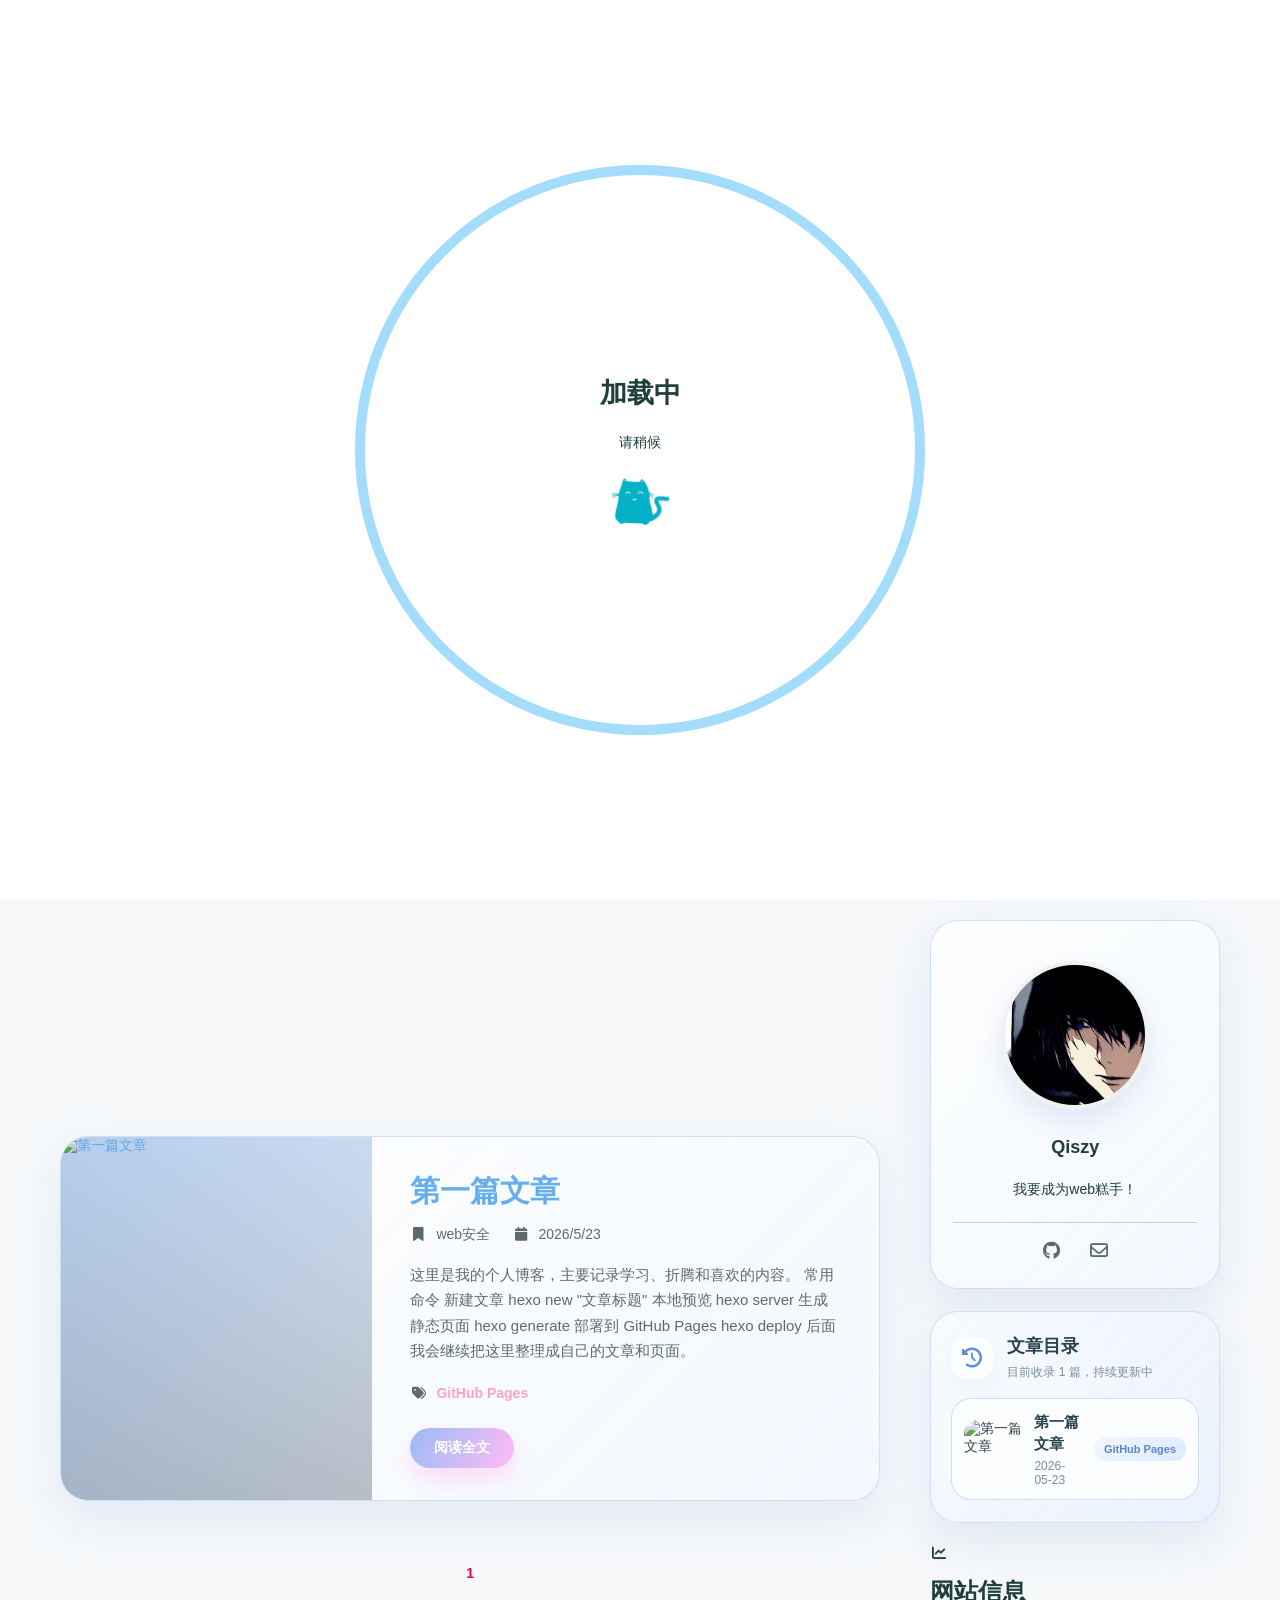
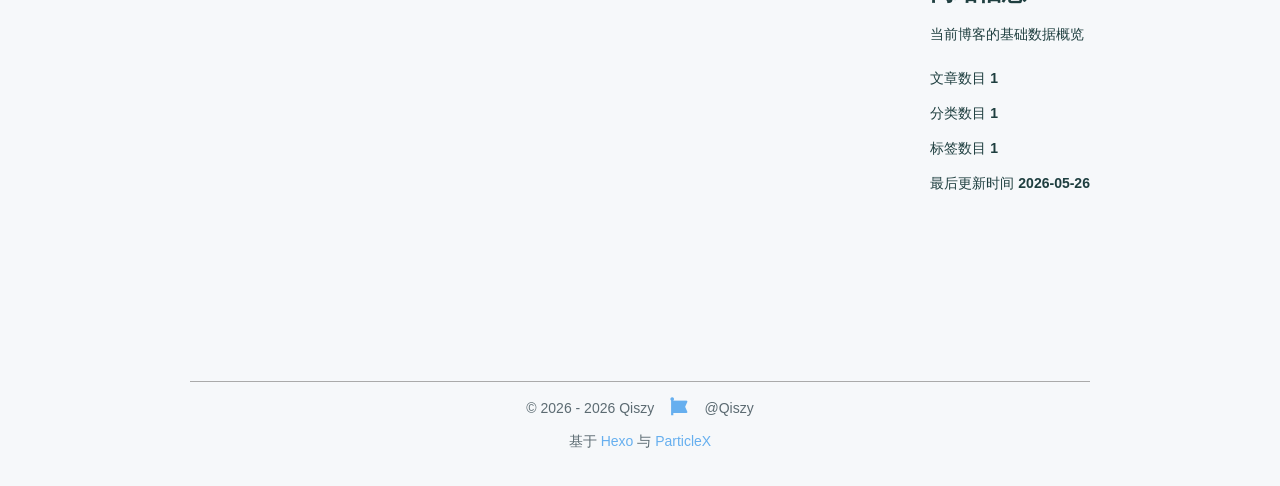
==== commit 8e68568a: "Site updated: 2026-05-26 20:48:37" ====
--- a/index.html
+++ b/index.html
@@ -328,6 +328,43 @@
         </div>
         
     </div>
+
+    <div class="card-site-style">
+        <div class="card-site-header">
+            <div class="card-site-title">
+                <span class="card-site-title-icon">
+                    <i class="fa-solid fa-chart-line fa-fw"></i>
+                </span>
+                <div>
+                    <h3>网站信息</h3>
+                    <p>当前博客的基础数据概览</p>
+                </div>
+            </div>
+        </div>
+        <div class="card-site-metrics">
+            
+            <div class="card-site-metric">
+                <span class="card-site-label">文章数目</span>
+                <strong class="card-site-value">1</strong>
+            </div>
+            
+            <div class="card-site-metric">
+                <span class="card-site-label">分类数目</span>
+                <strong class="card-site-value">1</strong>
+            </div>
+            
+            <div class="card-site-metric">
+                <span class="card-site-label">标签数目</span>
+                <strong class="card-site-value">1</strong>
+            </div>
+            
+            <div class="card-site-metric">
+                <span class="card-site-label">最后更新时间</span>
+                <strong class="card-site-value">2026-05-26</strong>
+            </div>
+            
+        </div>
+    </div>
 </div>
 
     </div>
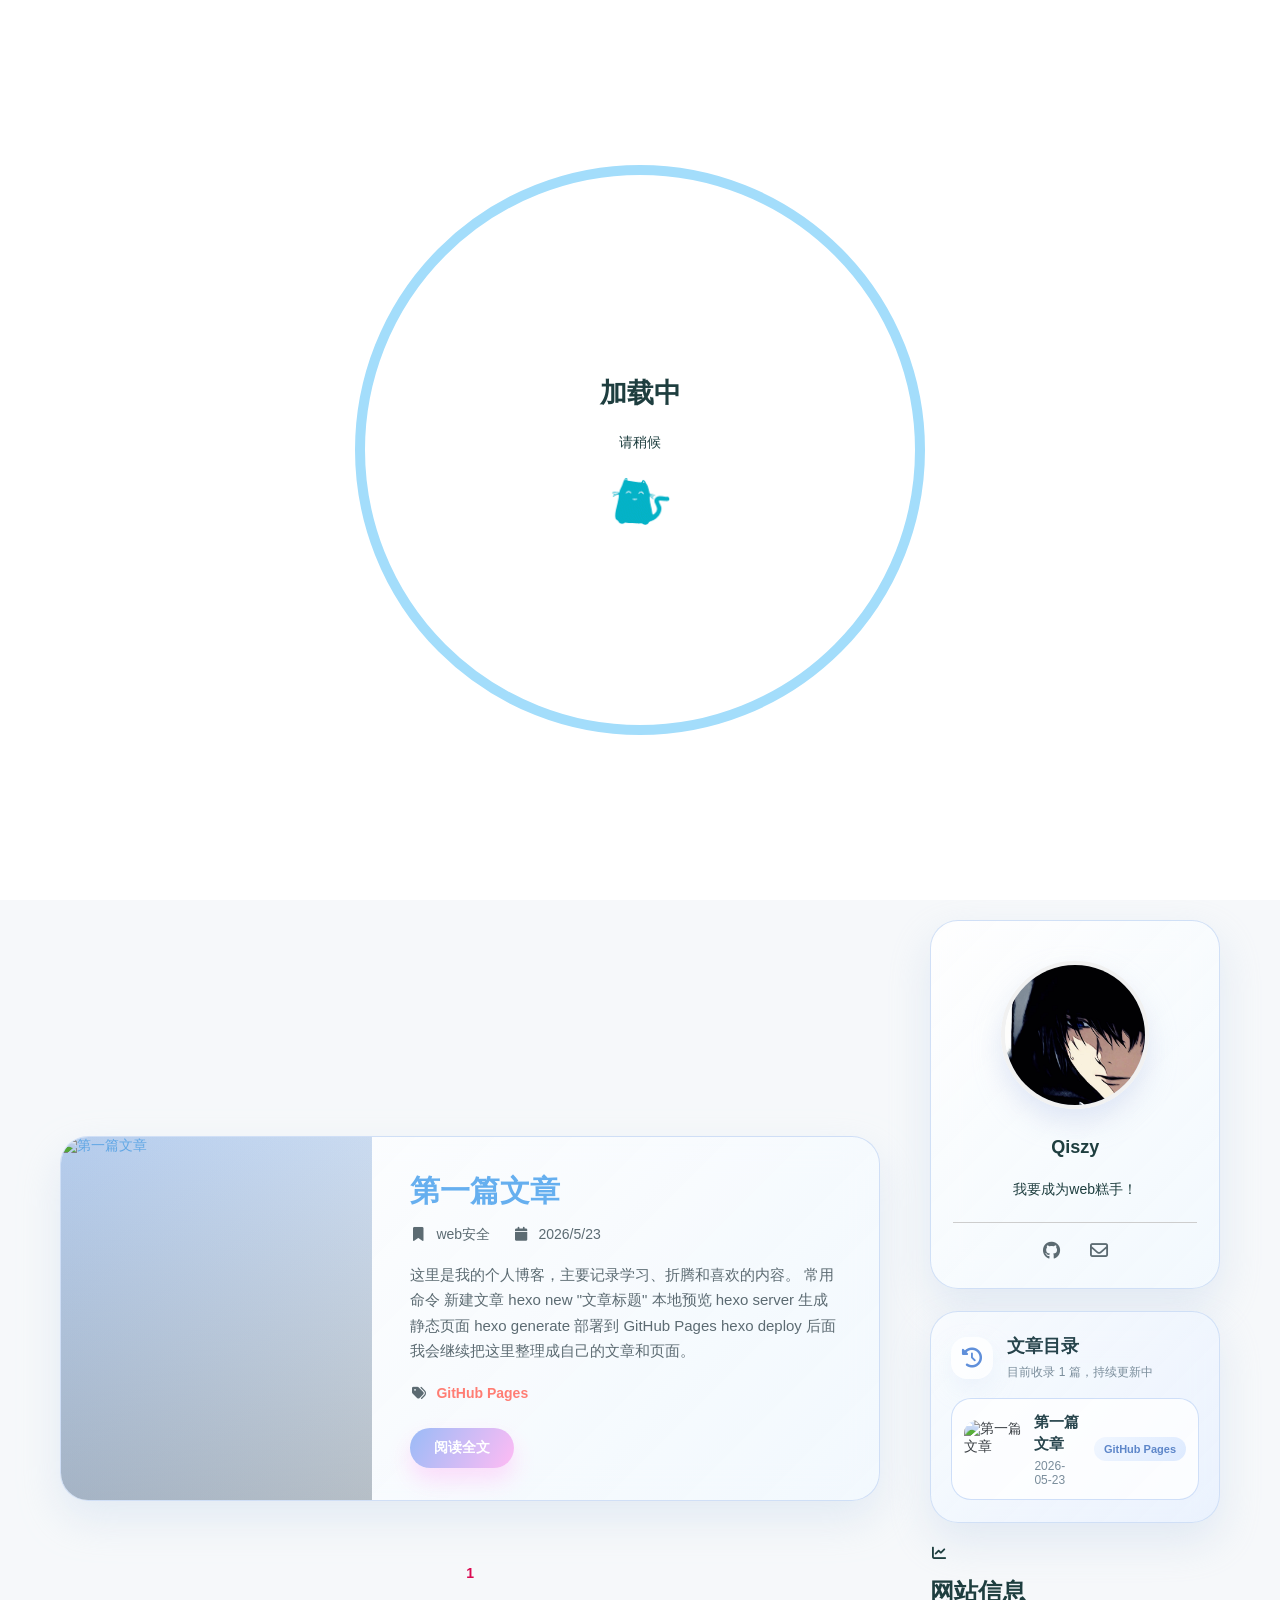
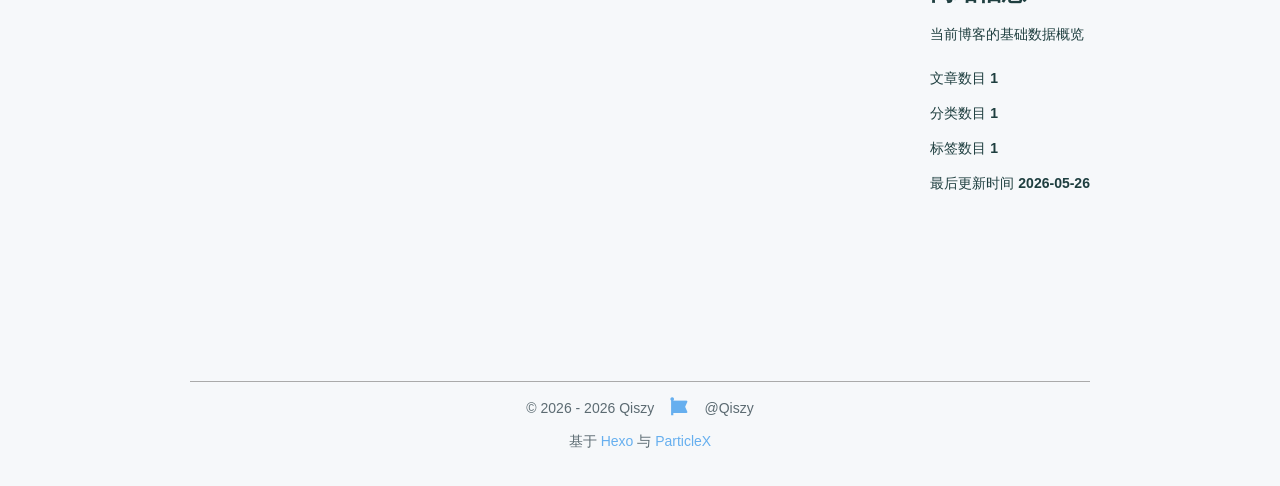
==== commit 7fc773cc: "Site updated: 2026-05-26 20:55:32" ====
--- a/index.html
+++ b/index.html
@@ -236,7 +236,7 @@
             
             <span class="tag">
                 
-                <a href="/tags/GitHub-Pages/" style="color: #ffa2c4">GitHub Pages</a>
+                <a href="/tags/GitHub-Pages/" style="color: #ff7d73">GitHub Pages</a>
             </span>
             
         </div>
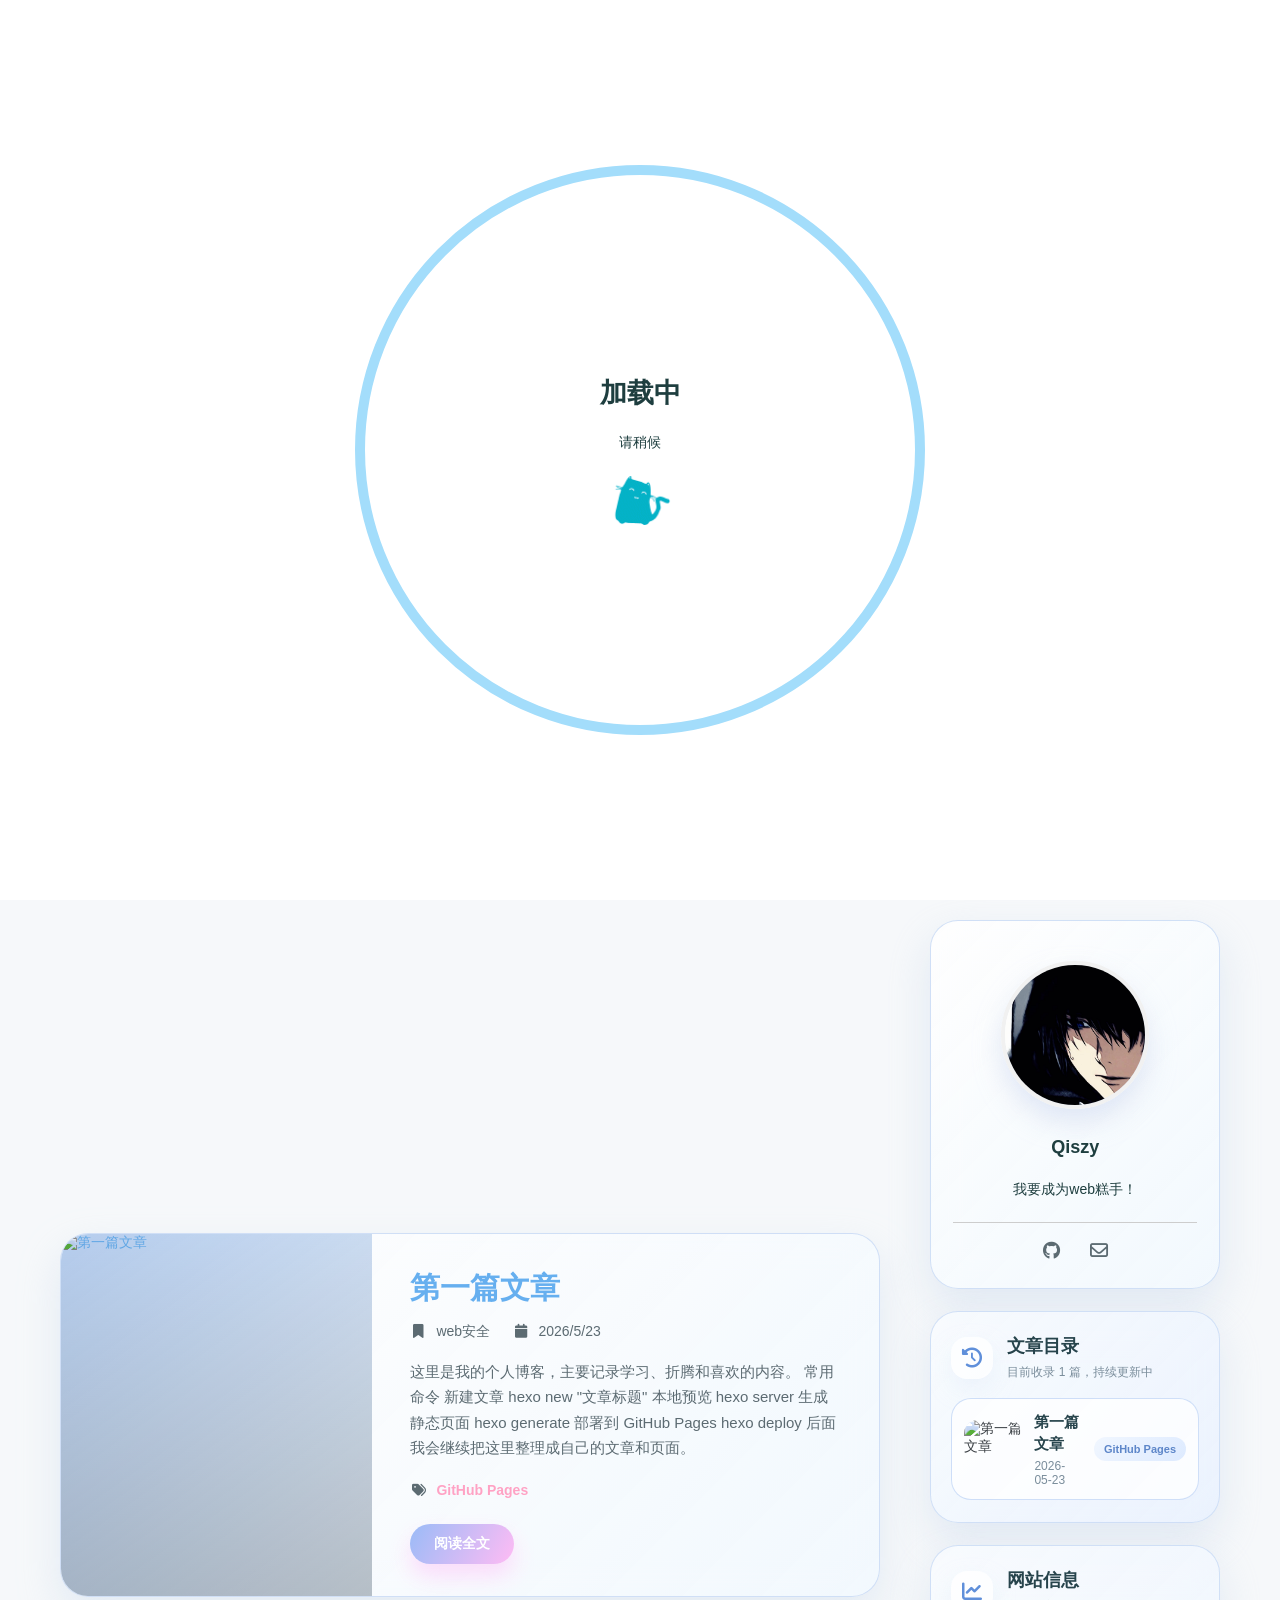
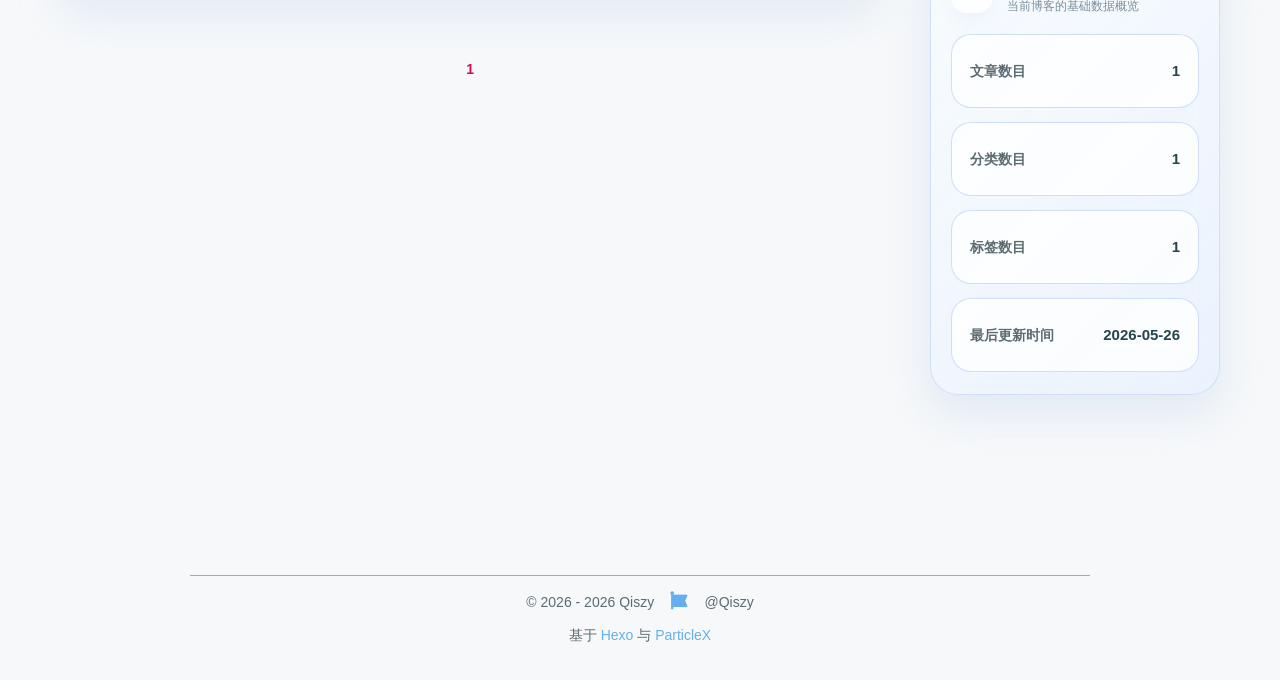
==== commit bd962e9f: "Site updated: 2026-05-26 21:52:31" ====
--- a/index.html
+++ b/index.html
@@ -236,7 +236,7 @@
             
             <span class="tag">
                 
-                <a href="/tags/GitHub-Pages/" style="color: #ff7d73">GitHub Pages</a>
+                <a href="/tags/GitHub-Pages/" style="color: #ffa2c4">GitHub Pages</a>
             </span>
             
         </div>
--- a/css/main.css
+++ b/css/main.css
@@ -359,12 +359,18 @@
     width: 300px;
 }
 #home-card .home-card-stack {
+    align-items: stretch;
     box-sizing: border-box;
     display: flex;
     flex-direction: column;
     gap: 22px;
     overflow: visible;
     padding-bottom: 10px;
+    width: 100%;
+}
+#home-card .home-card-stack > * {
+    align-self: stretch;
+    box-sizing: border-box;
     width: 100%;
 }
 #home-card #card-style {
@@ -671,6 +677,91 @@
 }
 .card-post-empty p {
     margin: 0;
+}
+.card-site-style {
+    background: linear-gradient(135deg, rgba(249, 252, 255, 0.78) 0%, rgba(230, 240, 255, 0.72) 100%);
+    border: 1px solid rgba(205, 221, 246, 0.9);
+    box-sizing: border-box;
+    border-radius: 28px;
+    box-shadow: 0 18px 42px #c5d6eb70;
+    -webkit-backdrop-filter: blur(20px);
+    backdrop-filter: blur(20px);
+    overflow: hidden;
+    padding: 22px 20px;
+    transition: background 0.28s ease, border-color 0.28s ease, box-shadow 0.28s ease, transform 0.28s ease;
+    width: 100%;
+}
+.card-site-style:hover {
+    background: linear-gradient(135deg, rgba(255, 255, 255, 0.88) 0%, rgba(239, 247, 255, 0.82) 100%);
+    border-color: #bfd5fb;
+    box-shadow: 0 22px 40px #b9cae57a;
+    transform: translateY(-6px);
+}
+.card-site-header {
+    margin-bottom: 16px;
+}
+.card-site-title {
+    align-items: center;
+    display: flex;
+    gap: 14px;
+}
+.card-site-title-icon {
+    align-items: center;
+    background: rgba(255, 255, 255, 0.68);
+    border-radius: 16px;
+    box-shadow: 0 10px 22px #d7e5f65c;
+    color: #5f8fda;
+    display: inline-flex;
+    flex: 0 0 42px;
+    font-size: 20px;
+    height: 42px;
+    justify-content: center;
+}
+.card-site-title h3 {
+    color: #27444c;
+    font-size: 18px;
+    margin: 0 0 4px;
+}
+.card-site-title p {
+    color: #7a8d9b;
+    font-size: 12px;
+    margin: 0;
+}
+.card-site-metrics {
+    display: grid;
+    gap: 14px;
+    padding-top: 2px;
+}
+.card-site-metric {
+    align-items: center;
+    background: rgba(255, 255, 255, 0.74);
+    border: 1px solid rgba(205, 222, 248, 0.95);
+    box-sizing: border-box;
+    border-radius: 20px;
+    display: flex;
+    justify-content: space-between;
+    min-height: 74px;
+    padding: 16px 18px;
+    transition: background 0.28s ease, box-shadow 0.28s ease, transform 0.28s ease;
+    width: 100%;
+}
+.card-site-metric:hover {
+    background: rgba(255, 255, 255, 0.94);
+    box-shadow: 0 16px 28px #bfd3ee70;
+    transform: translateY(-3px);
+}
+.card-site-label {
+    color: #5c6b72;
+    font-size: 14px;
+    font-weight: 600;
+    line-height: 1.45;
+    max-width: 68%;
+}
+.card-site-value {
+    color: #27444c;
+    font-size: 15px;
+    font-weight: 800;
+    text-align: right;
 }
 #home-head {
     display: flex;
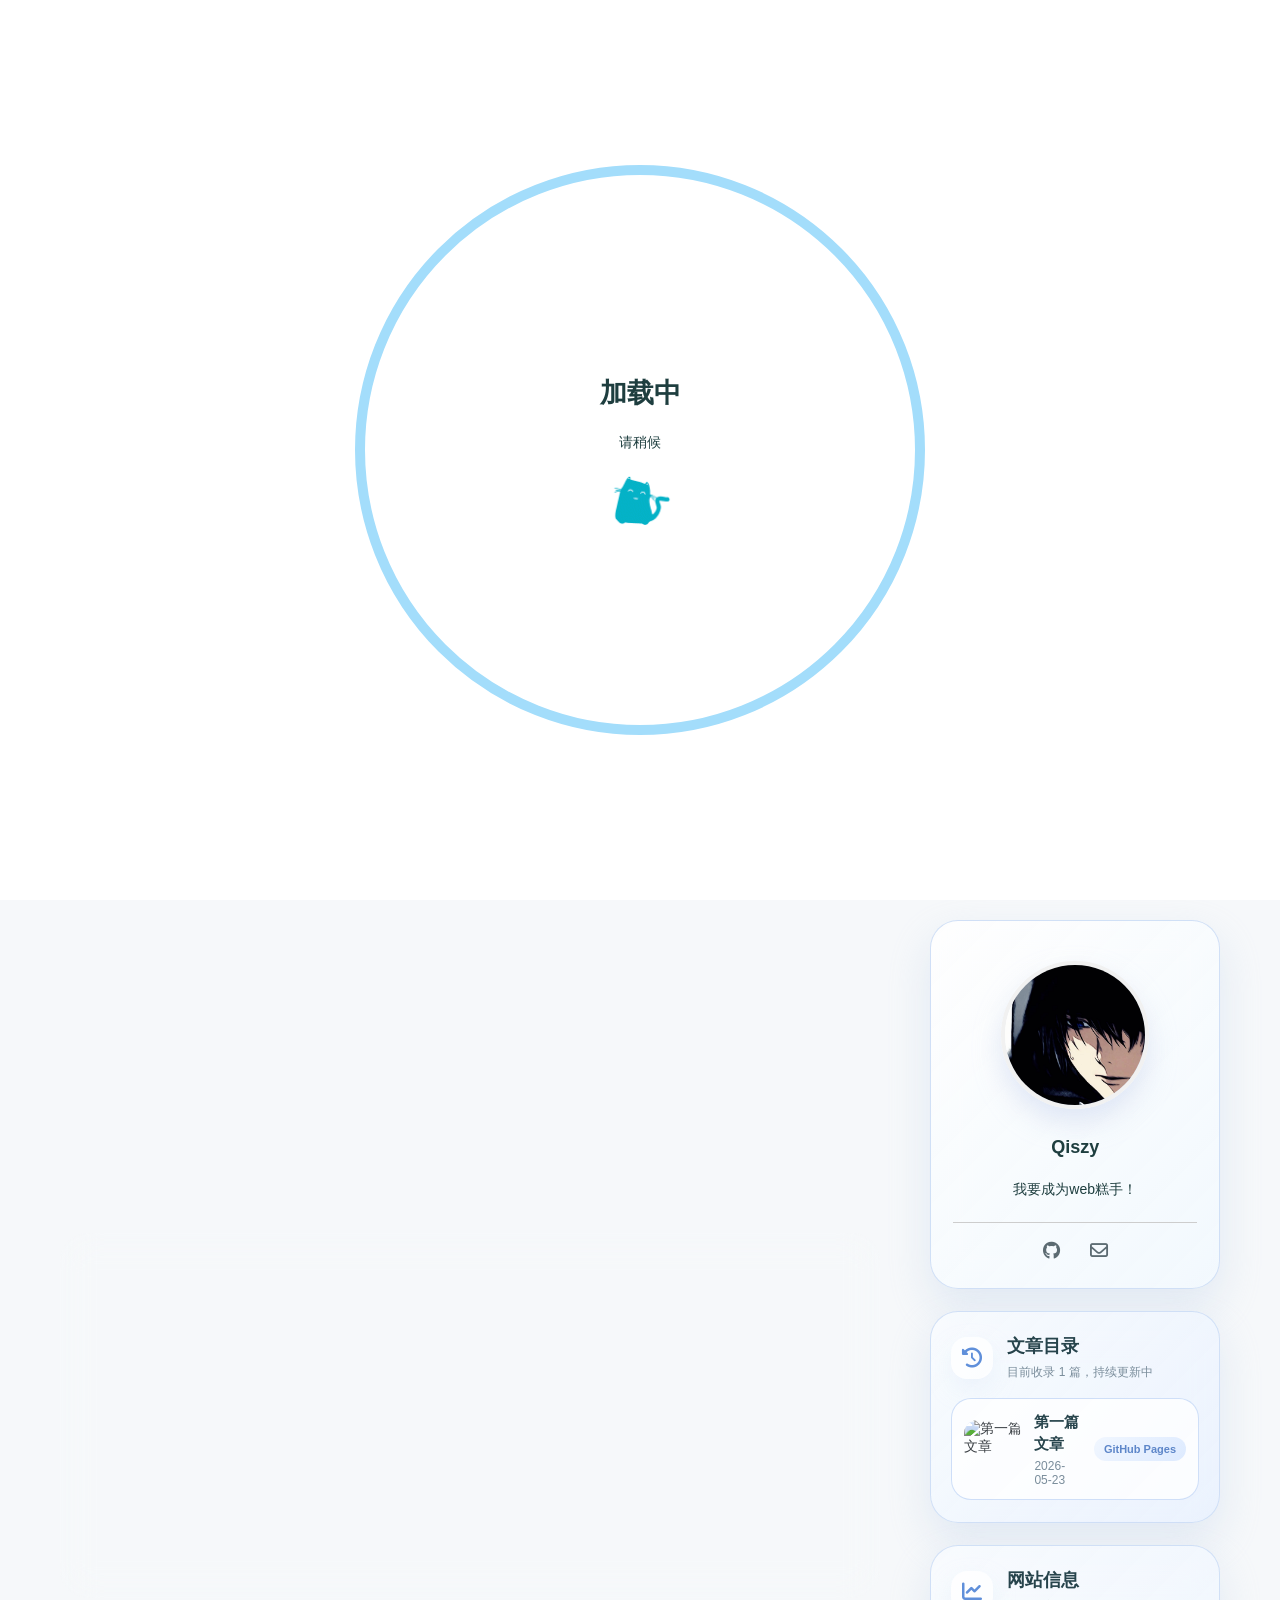
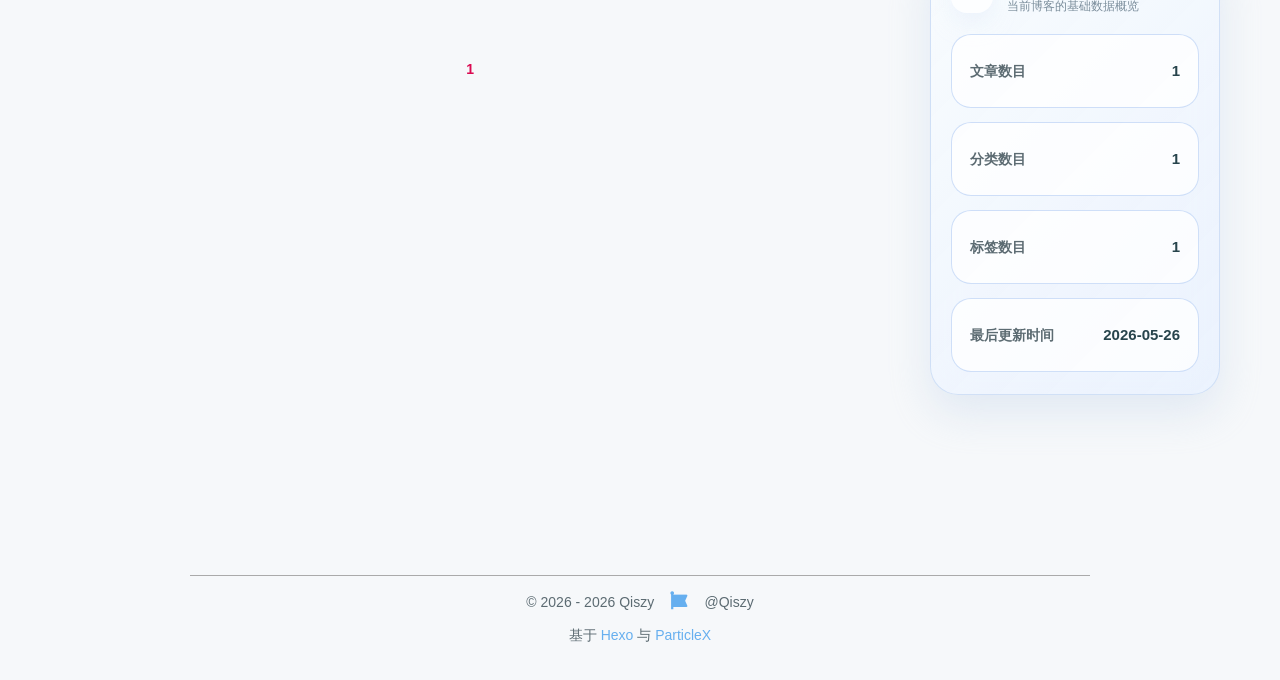
==== commit c5c5f779: "Site updated: 2026-05-26 22:35:59" ====
--- a/index.html
+++ b/index.html
@@ -236,7 +236,7 @@
             
             <span class="tag">
                 
-                <a href="/tags/GitHub-Pages/" style="color: #ffa2c4">GitHub Pages</a>
+                <a href="/tags/GitHub-Pages/" style="color: #ff7d73">GitHub Pages</a>
             </span>
             
         </div>
--- a/css/main.css
+++ b/css/main.css
@@ -1049,6 +1049,9 @@
 }
 #menu {
     background: #92cafa;
+    -webkit-backdrop-filter: blur(16px);
+    backdrop-filter: blur(16px);
+    border-bottom: 1px solid rgba(255, 255, 255, 0.2);
     box-shadow: 0 -1px 10px 0 #9e9e9e4d;
     font-weight: bold;
     line-height: 50px;
@@ -1059,18 +1062,56 @@
     z-index: 1004;
 }
 #menu #desktop-menu {
+    align-items: center;
+    display: flex;
+    gap: 8px;
     height: 50px;
 }
 #menu #desktop-menu .title {
     color: #555;
-    display: inline-block;
+    align-items: center;
+    border-radius: 999px;
+    display: inline-flex;
+    gap: 6px;
+    height: 38px;
+    line-height: 1;
     margin-left: 60px;
     margin-right: 5px;
+    padding: 0 14px;
+    transition: background 0.28s ease, box-shadow 0.28s ease, color 0.28s ease, transform 0.28s ease;
 }
 #menu #desktop-menu a {
     color: #555;
-    display: inline-block;
-    margin-left: 30px;
+    align-items: center;
+    border-radius: 999px;
+    display: inline-flex;
+    gap: 4px;
+    height: 38px;
+    line-height: 1;
+    margin-left: 0;
+    padding: 0 14px;
+    transition: background 0.28s ease, box-shadow 0.28s ease, color 0.28s ease, transform 0.28s ease;
+}
+#menu #desktop-menu a i,
+#menu #desktop-menu a span,
+#menu #desktop-menu .title span {
+    transition: transform 0.28s ease, opacity 0.28s ease;
+}
+#menu #desktop-menu a:hover,
+#menu #desktop-menu .title:hover {
+    background: rgba(255, 255, 255, 0.18);
+    box-shadow:
+        inset 0 1px 0 rgba(255, 255, 255, 0.28),
+        0 10px 24px rgba(129, 164, 210, 0.16);
+    opacity: 1;
+    transform: translateY(-1px);
+}
+#menu #desktop-menu a:hover i,
+#menu #desktop-menu .title:hover span {
+    transform: translateY(-1px);
+}
+#menu #desktop-menu a:hover span {
+    transform: translateX(1px);
 }
 #menu #mobile-menu {
     min-height: 50px;
@@ -1088,12 +1129,18 @@
     width: 80%;
 }
 #menu #mobile-menu .items a {
+    border-radius: 18px;
     color: #555;
+    transition: background 0.28s ease, transform 0.28s ease;
 }
 #menu #mobile-menu .title {
     color: #555;
     cursor: pointer;
     z-index: 1003;
+}
+#menu #mobile-menu .items a:hover {
+    background: rgba(255, 255, 255, 0.14);
+    transform: translateY(-1px);
 }
 #menu-curtain {
     background: #0003;
@@ -1114,6 +1161,17 @@
 #menu.menu-color #mobile-menu a,
 #menu.menu-color #mobile-menu .title {
     color: #fff;
+}
+#menu.menu-color #desktop-menu .title {
+    color: #fff;
+}
+#menu.menu-color #desktop-menu a:hover,
+#menu.menu-color #desktop-menu .title:hover,
+#menu.menu-color #mobile-menu .items a:hover {
+    background: rgba(255, 255, 255, 0.14);
+    box-shadow:
+        inset 0 1px 0 rgba(255, 255, 255, 0.22),
+        0 12px 24px rgba(18, 28, 48, 0.18);
 }
 #preview {
     align-items: center;
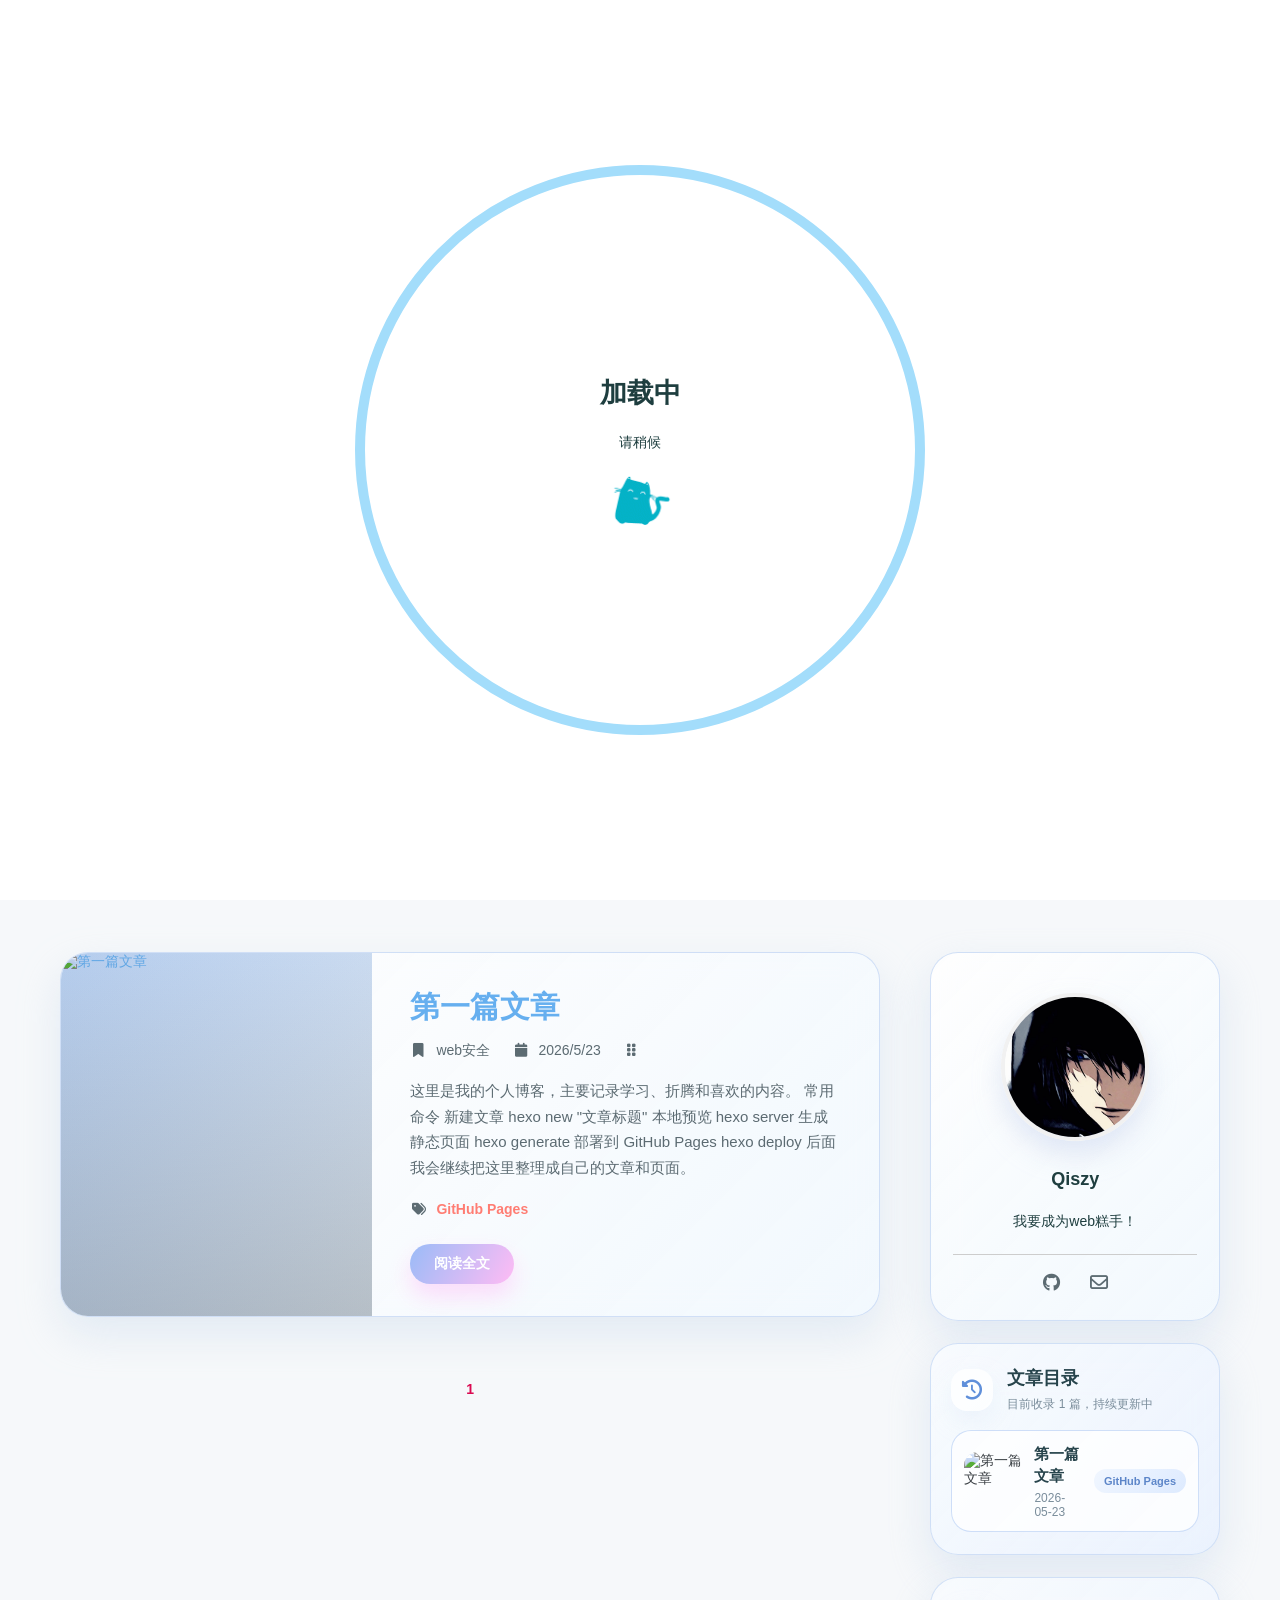
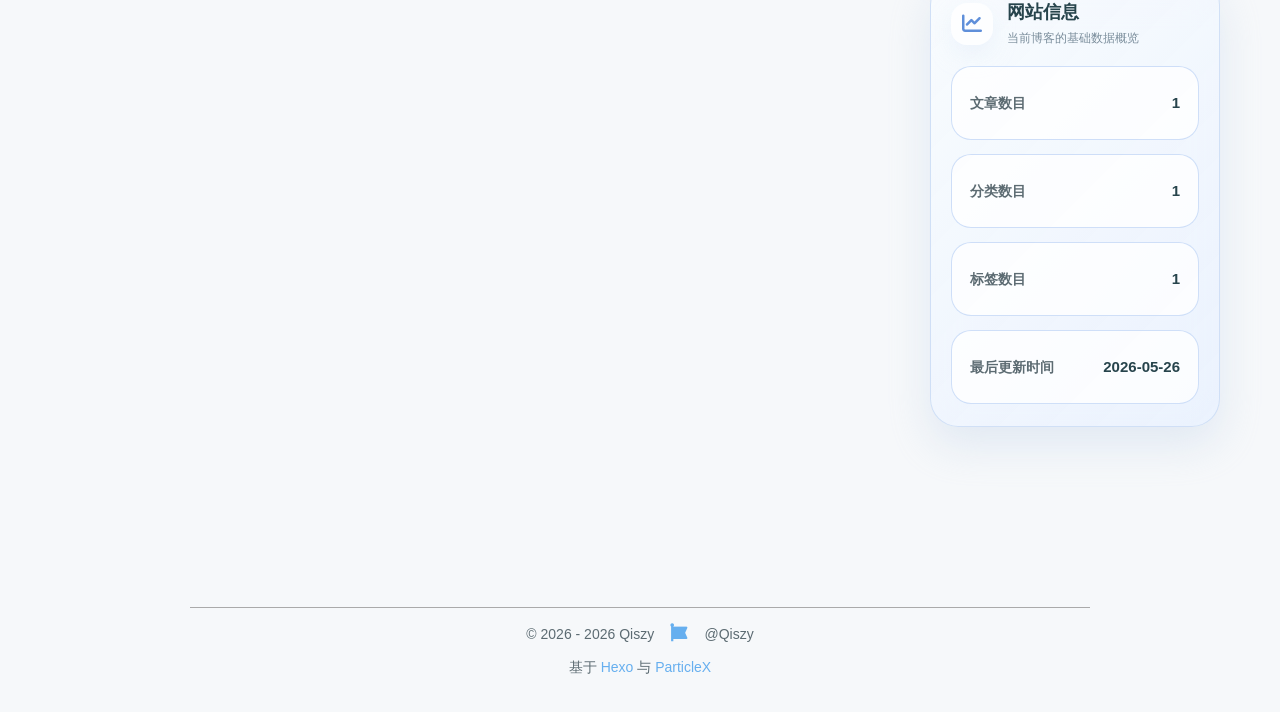
==== commit 9ea4d5c4: "Site updated: 2026-05-27 20:54:27" ====
--- a/index.html
+++ b/index.html
@@ -218,6 +218,10 @@
             </span>
             
             
+            <span class="special">
+                <i class="fa-solid fa-grip-vertical fa-fw"></i>
+            </span>
+            
         </div>
         <div class="description">
             <div class="content">
--- a/css/main.css
+++ b/css/main.css
@@ -814,9 +814,11 @@
     opacity: 0.45;
     transform: rotate(120deg);
 }
-#home-head #home-info,
+#home-head #home-info {
+    margin: auto;
+}
 #home-posts {
-    margin: auto;
+    margin: 0;
 }
 #home-posts .page-current {
     align-items: center;
@@ -997,11 +999,12 @@
     margin-top: 18px;
 }
 #home-posts-wrap {
+    align-items: flex-start;
     background: transparent;
     border-radius: 10px;
     display: flex;
     margin: auto;
-    padding: 20px;
+    padding: 8px 20px 20px;
 }
 #home-posts-wrap,
 #archives,
@@ -1219,7 +1222,10 @@
 .links-page {
     display: flex;
     flex-direction: column;
-    gap: 28px;
+    gap: 24px;
+    margin: 10px auto 0;
+    max-width: 840px;
+    width: 100%;
 }
 #links-snow-layer {
     inset: 0;
@@ -1243,7 +1249,7 @@
 }
 .links-grid {
     display: grid;
-    gap: 22px;
+    gap: 26px 30px;
     grid-template-columns: repeat(3, minmax(0, 1fr));
 }
 .links-grid-compact {
@@ -1253,45 +1259,45 @@
     align-items: center;
     background: linear-gradient(135deg, rgba(249, 252, 255, 0.82) 0%, rgba(233, 242, 255, 0.76) 100%);
     border: 1px solid rgba(205, 221, 246, 0.9);
-    border-radius: 26px;
-    box-shadow: 0 18px 36px #c5d6eb63;
+    border-radius: 22px;
+    box-shadow: 0 16px 30px #c5d6eb52;
     -webkit-backdrop-filter: blur(18px);
     backdrop-filter: blur(18px);
     color: #22313a !important;
     display: flex;
-    gap: 16px;
-    min-height: 132px;
+    gap: 14px;
+    min-height: 118px;
     overflow: hidden;
-    padding: 18px 20px;
+    padding: 16px 18px;
     transition: background 0.28s, border-color 0.28s, box-shadow 0.28s, transform 0.28s;
     width: 100%;
 }
 .link-card:hover {
     background: linear-gradient(135deg, rgba(255, 255, 255, 0.9) 0%, rgba(241, 248, 255, 0.86) 100%);
     border-color: #bfd5fb;
-    box-shadow: 0 22px 40px #b9cae57a;
+    box-shadow: 0 20px 34px #b9cae568;
     opacity: 1;
-    transform: translateY(-6px);
+    transform: translateY(-5px);
 }
 .link-card-avatar,
 .link-card-icon {
-    border-radius: 18px;
+    border-radius: 16px;
     flex-shrink: 0;
-    height: 72px;
-    width: 72px;
+    height: 64px;
+    width: 64px;
 }
 .link-card-avatar-shell {
     align-items: center;
     background: linear-gradient(135deg, #f3f8ff 0%, #dbe8ff 100%);
-    border-radius: 22px;
-    box-shadow: inset 0 1px 0 #fff, 0 10px 22px #c8d8f24a;
+    border-radius: 20px;
+    box-shadow: inset 0 1px 0 #fff, 0 8px 18px #c8d8f23d;
     display: flex;
     justify-content: center;
-    padding: 6px;
+    padding: 5px;
     transition: transform 0.28s ease;
 }
 .link-card-avatar {
-    box-shadow: 0 8px 18px #b9c3d84d;
+    box-shadow: 0 6px 14px #b9c3d83f;
     object-fit: cover;
 }
 .link-card-icon {
@@ -1308,19 +1314,19 @@
 }
 .link-card-body h3 {
     color: #22313a;
-    font-size: 19px;
-    margin-bottom: 6px;
+    font-size: 18px;
+    margin-bottom: 4px;
 }
 .link-card-site {
     color: #7f8e99;
     display: inline-block;
-    font-size: 12px;
+    font-size: 11px;
     font-weight: 700;
     letter-spacing: 0.03em;
     margin-bottom: 0;
 }
 .link-card-details {
-    margin-top: 8px;
+    margin-top: 6px;
     max-height: 0;
     opacity: 0;
     overflow: hidden;
@@ -1329,8 +1335,8 @@
 }
 .link-card-details p {
     color: #5d6d7f;
-    font-size: 13px;
-    line-height: 1.65;
+    font-size: 12px;
+    line-height: 1.6;
     margin: 0;
     display: -webkit-box;
     -webkit-box-orient: vertical;
@@ -1875,7 +1881,7 @@
         width: 500px;
     }
     #home-posts {
-        margin-right: 50px;
+        margin: 0 50px 0 0;
         width: 850px;
     }
     #home-posts .post {
@@ -1884,6 +1890,7 @@
     }
     #home-posts-wrap {
         max-width: 1200px;
+        padding-top: 52px;
     }
     #menu #desktop-menu {
         display: block;
@@ -1897,7 +1904,7 @@
         width: 900px;
     }
     .home-posts-wrap-no-card #home-posts {
-        margin: auto;
+        margin: 0 auto;
     }
     ul,
     ol {
@@ -1914,6 +1921,12 @@
     #home-posts-wrap,
     #archives {
         width: 800px;
+    }
+    #home-posts-wrap {
+        padding-top: 40px;
+    }
+    .links-page {
+        max-width: 620px;
     }
     .links-grid {
         grid-template-columns: repeat(2, minmax(0, 1fr));
@@ -2001,7 +2014,13 @@
     #menu #mobile-menu {
         display: block;
     }
+    .links-page {
+        gap: 18px;
+        margin-top: 8px;
+        max-width: none;
+    }
     .links-grid {
+        gap: 16px;
         grid-template-columns: 1fr;
     }
     .tag-page-hero {
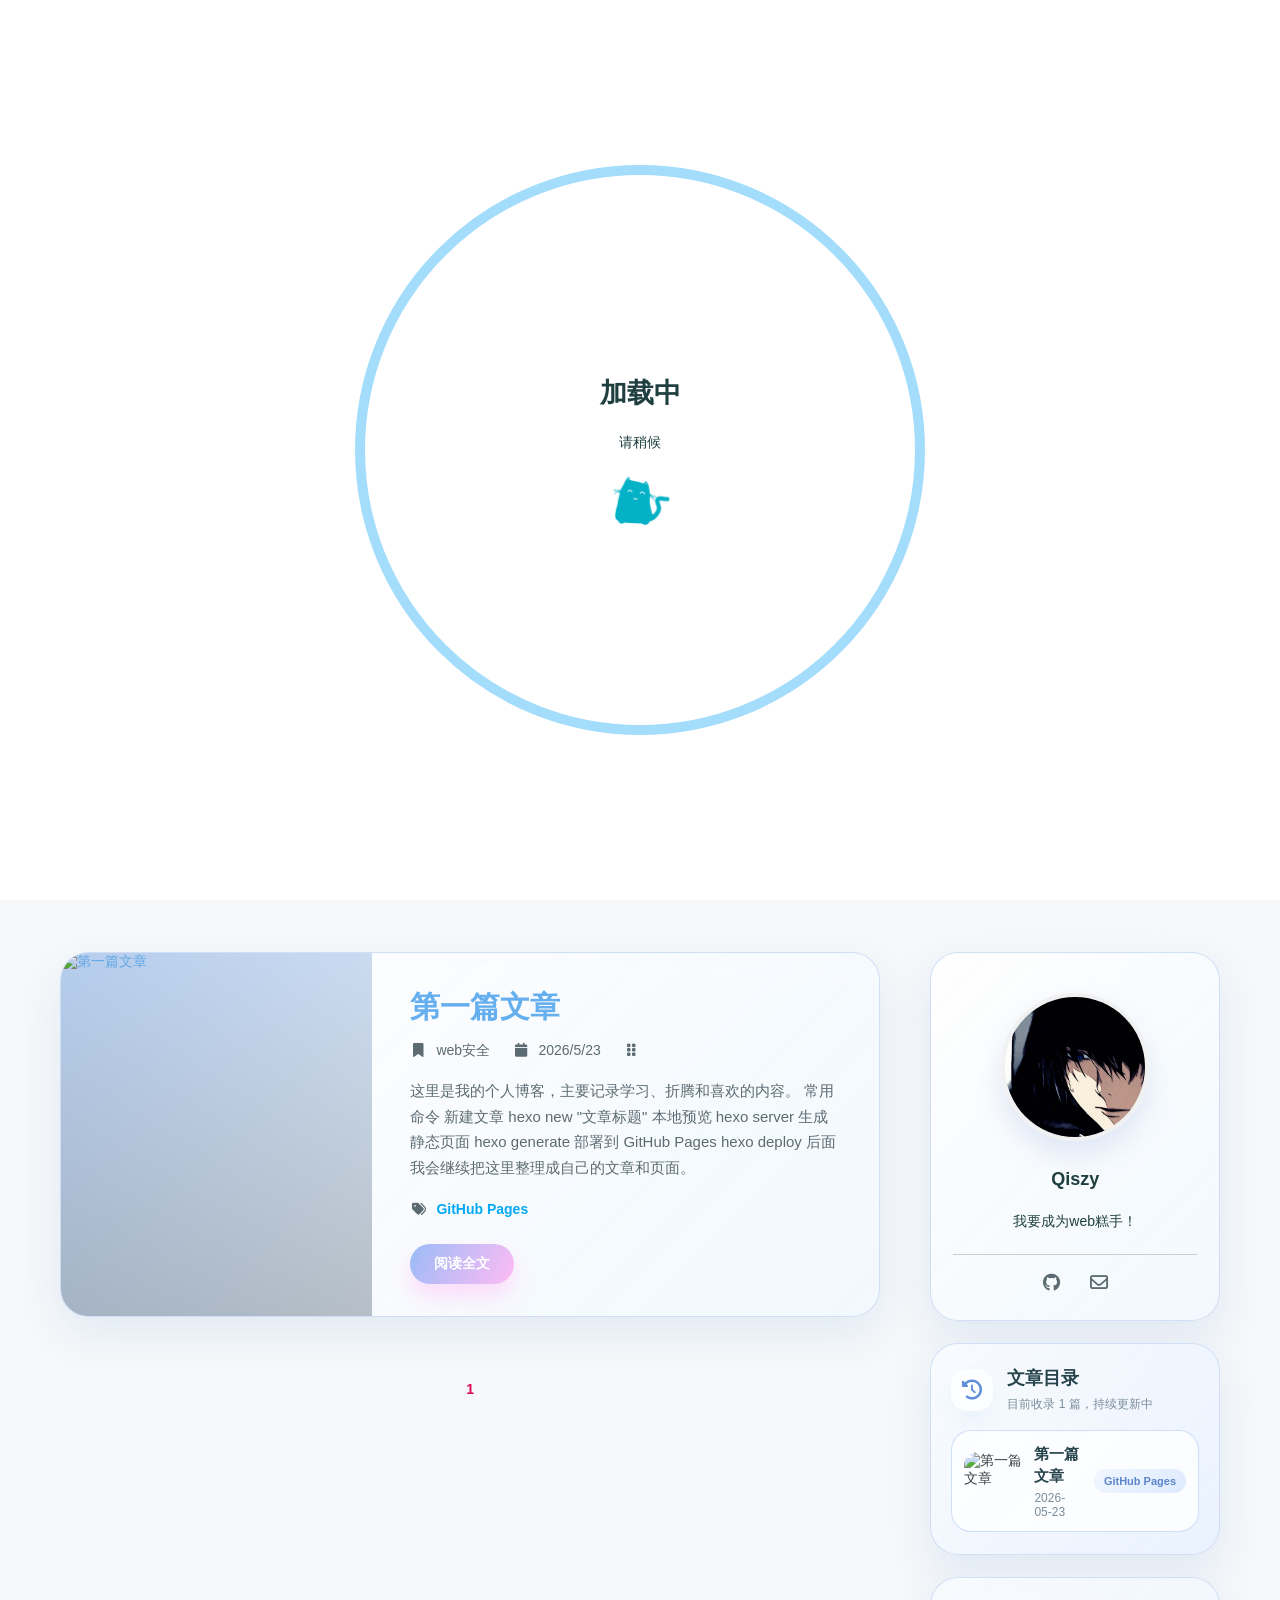
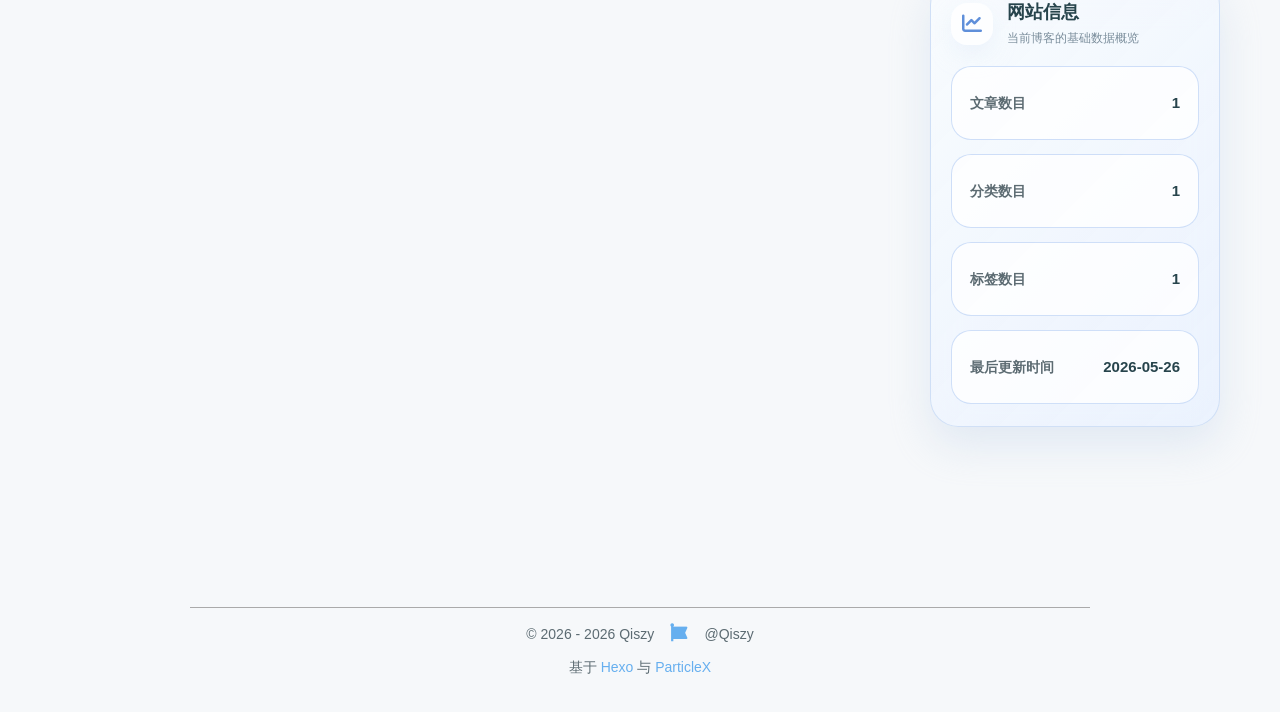
==== commit fbb2210e: "Site updated: 2026-05-27 21:31:32" ====
--- a/index.html
+++ b/index.html
@@ -45,7 +45,7 @@
 <script src="/js/lib/home.js"></script>
 
 
-<link rel="stylesheet" href="/css/main.css" />
+<link rel="stylesheet" href="/css/main.css?v=1779888638436" />
 
 <meta name="generator" content="Hexo 7.3.0"></head>
 <body>
@@ -240,7 +240,7 @@
             
             <span class="tag">
                 
-                <a href="/tags/GitHub-Pages/" style="color: #ff7d73">GitHub Pages</a>
+                <a href="/tags/GitHub-Pages/" style="color: #03a9f4">GitHub Pages</a>
             </span>
             
         </div>
--- a/css/main.css
+++ b/css/main.css
@@ -1223,7 +1223,7 @@
     display: flex;
     flex-direction: column;
     gap: 24px;
-    margin: 10px auto 0;
+    margin: 12px auto 0;
     max-width: 840px;
     width: 100%;
 }
@@ -1249,8 +1249,9 @@
 }
 .links-grid {
     display: grid;
-    gap: 26px 30px;
-    grid-template-columns: repeat(3, minmax(0, 1fr));
+    gap: 34px 52px;
+    grid-template-columns: repeat(3, minmax(190px, 205px));
+    justify-content: center;
 }
 .links-grid-compact {
     align-items: stretch;
@@ -1259,45 +1260,45 @@
     align-items: center;
     background: linear-gradient(135deg, rgba(249, 252, 255, 0.82) 0%, rgba(233, 242, 255, 0.76) 100%);
     border: 1px solid rgba(205, 221, 246, 0.9);
-    border-radius: 22px;
-    box-shadow: 0 16px 30px #c5d6eb52;
+    border-radius: 20px;
+    box-shadow: 0 14px 28px #c5d6eb4a;
     -webkit-backdrop-filter: blur(18px);
     backdrop-filter: blur(18px);
     color: #22313a !important;
     display: flex;
-    gap: 14px;
-    min-height: 118px;
+    gap: 12px;
+    min-height: 102px;
     overflow: hidden;
-    padding: 16px 18px;
+    padding: 13px 15px;
     transition: background 0.28s, border-color 0.28s, box-shadow 0.28s, transform 0.28s;
     width: 100%;
 }
 .link-card:hover {
     background: linear-gradient(135deg, rgba(255, 255, 255, 0.9) 0%, rgba(241, 248, 255, 0.86) 100%);
     border-color: #bfd5fb;
-    box-shadow: 0 20px 34px #b9cae568;
+    box-shadow: 0 18px 32px #b9cae55c;
     opacity: 1;
-    transform: translateY(-5px);
+    transform: translateY(-4px);
 }
 .link-card-avatar,
 .link-card-icon {
-    border-radius: 16px;
+    border-radius: 15px;
     flex-shrink: 0;
-    height: 64px;
-    width: 64px;
+    height: 58px;
+    width: 58px;
 }
 .link-card-avatar-shell {
     align-items: center;
     background: linear-gradient(135deg, #f3f8ff 0%, #dbe8ff 100%);
-    border-radius: 20px;
-    box-shadow: inset 0 1px 0 #fff, 0 8px 18px #c8d8f23d;
+    border-radius: 18px;
+    box-shadow: inset 0 1px 0 #fff, 0 7px 16px #c8d8f236;
     display: flex;
     justify-content: center;
-    padding: 5px;
+    padding: 4px;
     transition: transform 0.28s ease;
 }
 .link-card-avatar {
-    box-shadow: 0 6px 14px #b9c3d83f;
+    box-shadow: 0 5px 12px #b9c3d836;
     object-fit: cover;
 }
 .link-card-icon {
@@ -1314,19 +1315,19 @@
 }
 .link-card-body h3 {
     color: #22313a;
-    font-size: 18px;
+    font-size: 17px;
     margin-bottom: 4px;
 }
 .link-card-site {
     color: #7f8e99;
     display: inline-block;
-    font-size: 11px;
+    font-size: 10px;
     font-weight: 700;
     letter-spacing: 0.03em;
     margin-bottom: 0;
 }
 .link-card-details {
-    margin-top: 6px;
+    margin-top: 5px;
     max-height: 0;
     opacity: 0;
     overflow: hidden;
@@ -1335,8 +1336,8 @@
 }
 .link-card-details p {
     color: #5d6d7f;
-    font-size: 12px;
-    line-height: 1.6;
+    font-size: 11px;
+    line-height: 1.55;
     margin: 0;
     display: -webkit-box;
     -webkit-box-orient: vertical;
@@ -1926,10 +1927,11 @@
         padding-top: 40px;
     }
     .links-page {
-        max-width: 620px;
+        max-width: 500px;
     }
     .links-grid {
-        grid-template-columns: repeat(2, minmax(0, 1fr));
+        gap: 28px 34px;
+        grid-template-columns: repeat(2, minmax(190px, 210px));
     }
     .tag-related-card {
         grid-template-columns: 1fr;
@@ -2022,6 +2024,7 @@
     .links-grid {
         gap: 16px;
         grid-template-columns: 1fr;
+        justify-content: stretch;
     }
     .tag-page-hero {
         align-items: flex-start;
